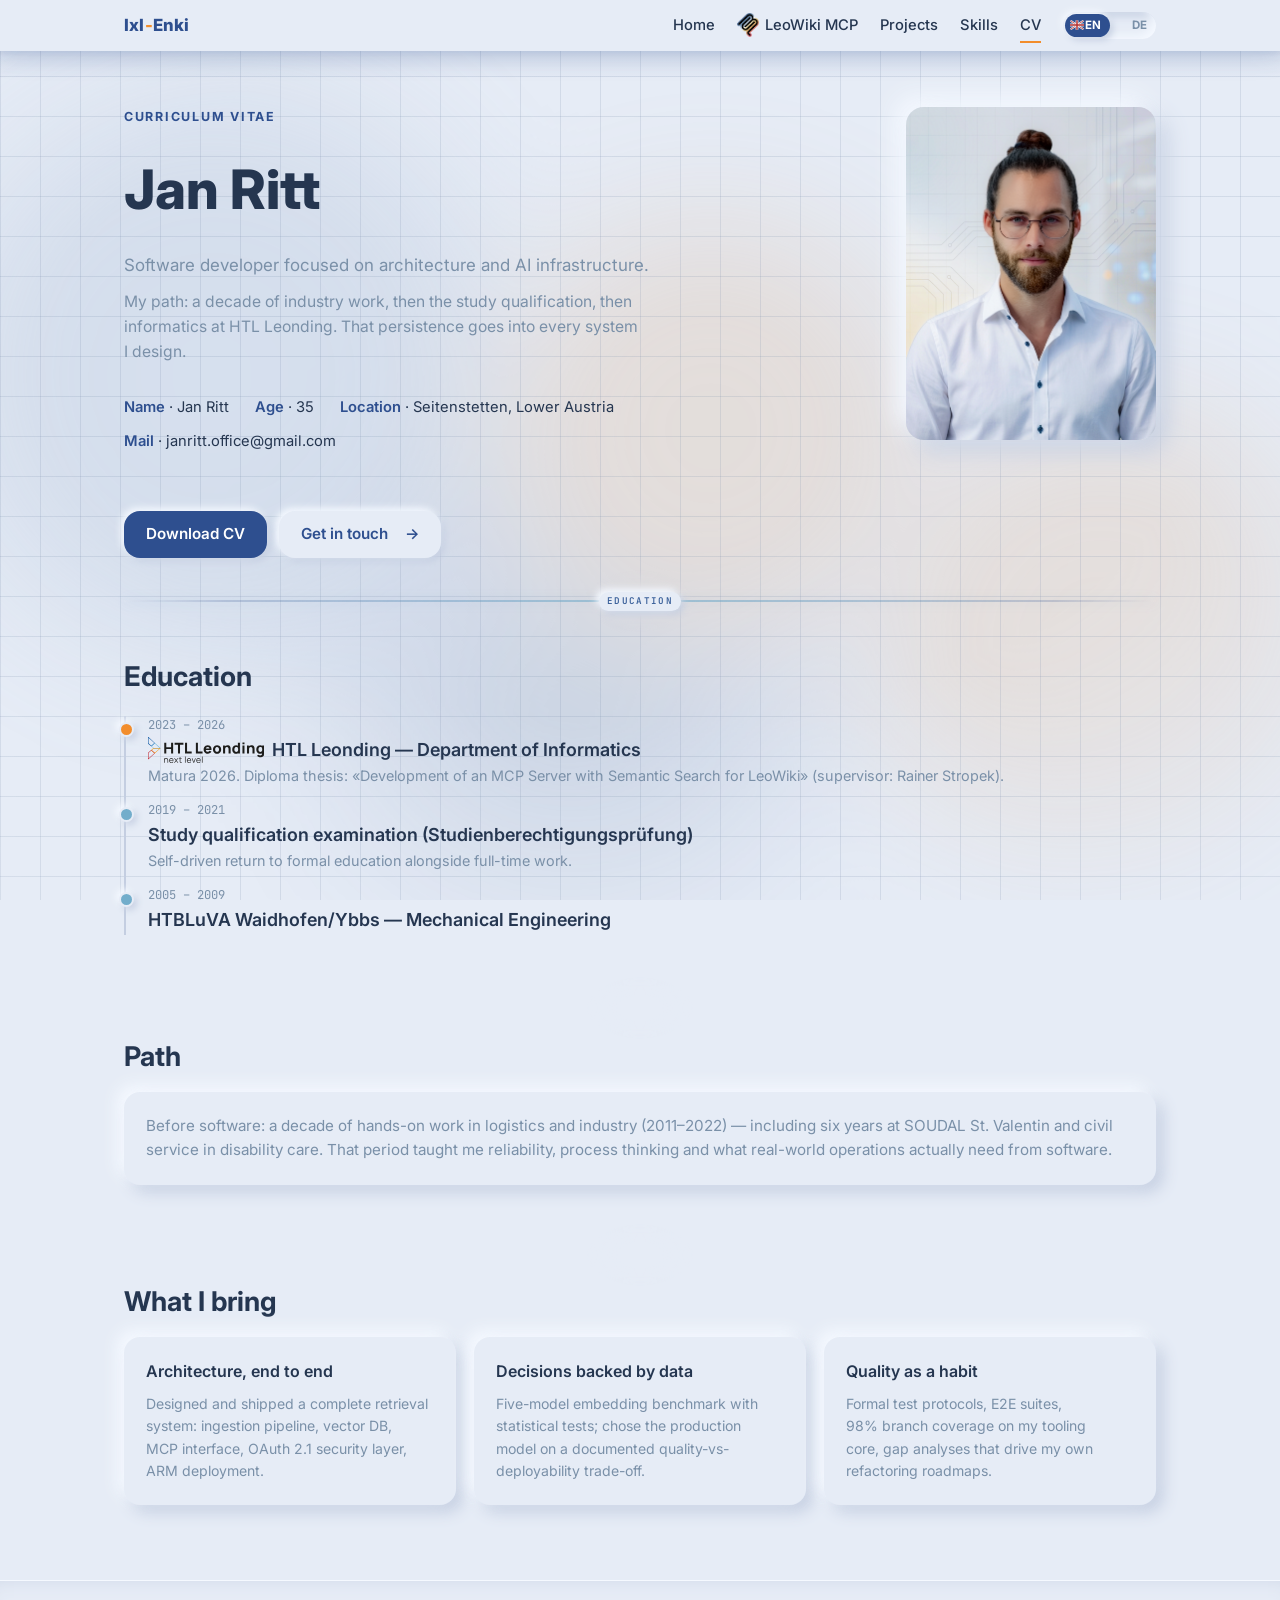
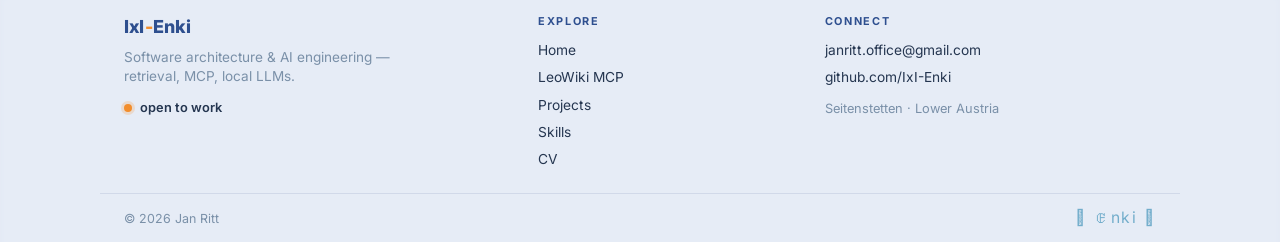
==== pages/cv.html @ 7199039b "Update cv.html, projects.html, and skills.html: refined text for clarity and conciseness in project " ====
<!DOCTYPE html>
<html lang="en">
<head>
  <meta charset="UTF-8">
  <meta name="viewport" content="width=device-width, initial-scale=1.0">
  <title>CV · Jan Ritt — IxI-Enki</title>
  <meta name="description" content="Curriculum vitae of Jan Ritt — software architecture and AI engineering, HTL Leonding.">
  <link rel="stylesheet" href="../assets/css/site.css?v=73">
  <script src="../assets/js/site.js?v=22" defer></script>
</head>
<body class="neu">

  <div class="bg-layer" aria-hidden="true">
    <div class="bg-parallax bg-parallax--grid"><div class="bg-grid"></div></div>
    <div class="bg-parallax bg-parallax--grad">
      <div class="bg-gradient-blobs">
        <span class="bg-grad-blob bg-grad-blob--1"></span>
        <span class="bg-grad-blob bg-grad-blob--2"></span>
        <span class="bg-grad-blob bg-grad-blob--3"></span>
        <span class="bg-grad-blob bg-grad-blob--4"></span>
      </div>
    </div>
    <div class="bg-parallax bg-parallax--blob1"><div class="blob blob-1"></div></div>
    <div class="bg-parallax bg-parallax--blob2"><div class="blob blob-2"></div></div>
    <div class="bg-parallax bg-parallax--blob3"><div class="blob blob-3"></div></div>
  </div>

  <header class="site">
    <div class="wrap">
      <a class="brand" href="../">IxI<span class="x">-</span>Enki</a>
      <nav class="main">
        <a href="../index.html" data-i18n="nav.home">Home</a>
        <a href="./leowiki-mcp.html" class="nav-flagship" title="LeoWiki MCP"><img src="../assets/img/leowiki-mcp-logo.png" alt="LeoWiki MCP" class="nav-flagship-logo"><span class="nav-flagship-label" data-i18n="nav.flagship">LeoWiki MCP</span></a>
        <a href="./projects.html" data-i18n="nav.projects">Projects</a>
        <a href="./skills.html" data-i18n="nav.skills">Skills</a>
        <a href="./cv.html" class="active" data-i18n="nav.cv">CV</a>
        <span class="lang-switch" data-lang="en" role="group" aria-label="Language"><span class="ls-knob" aria-hidden="true"><svg class="ls-flag ls-flag-en" viewBox="0 0 24 16"><rect width="24" height="16" fill="#2E4F8F"/><path d="M0 0L24 16M24 0L0 16" stroke="#fff" stroke-width="3.4"/><path d="M0 0L24 16M24 0L0 16" stroke="#B33130" stroke-width="1.4"/><rect x="9.6" width="4.8" height="16" fill="#fff"/><rect y="5.6" width="24" height="4.8" fill="#fff"/><rect x="10.7" width="2.6" height="16" fill="#B33130"/><rect y="6.7" width="24" height="2.6" fill="#B33130"/></svg><svg class="ls-flag ls-flag-de" viewBox="0 0 24 16"><rect width="24" height="16" fill="#fff"/><rect width="24" height="5.3" fill="#B33130"/><rect y="10.7" width="24" height="5.3" fill="#B33130"/></svg></span><span class="ls-opt" data-lang="en">EN</span><span class="ls-opt" data-lang="de">DE</span></span>
      </nav>
    </div>
  </header>

  <section class="hero" style="padding-bottom:24px">
    <div class="wrap hero-grid">
      <div class="hero-copy">
        <p class="kicker reveal" data-i18n-page data-en="Curriculum vitae" data-de="Steckbrief / Lebenslauf">Curriculum vitae</p>
        <h1 class="reveal reveal-d1">Jan Ritt</h1>
        <div class="hero-lead-stack reveal reveal-d2">
          <p class="lead" data-i18n-page
             data-en="Software developer focused on architecture and AI&nbsp;infrastructure."
             data-de="Softwareentwickler mit Fokus auf Architektur und AI‑Infrastruktur.">Software developer focused on architecture and AI&nbsp;infrastructure.</p>
          <p class="hero-detail" data-i18n-page
             data-en="My path: a decade of industry work, then the study qualification, then informatics at HTL&nbsp;Leonding. That persistence goes into every system I design."
             data-de="Mein Weg: ein Jahrzehnt Industrie, dann die Studienberechtigung, dann Informatik an der HTL&nbsp;Leonding. Diese Ausdauer steckt in jedem System, das ich entwerfe.">My path: a decade of industry work, then the study qualification, then informatics at HTL&nbsp;Leonding. That persistence goes into every system I design.</p>
        </div>
        <div class="facts reveal reveal-d2">
          <span><b data-i18n="facts.name">Name</b> · Jan Ritt</span>
          <span><b data-i18n="facts.age">Age</b> · 35</span>
          <span><b data-i18n="facts.loc">Location</b> · <span data-i18n="facts.locv">Seitenstetten, Lower Austria</span></span>
          <span><b>Mail</b> · janritt.office@gmail.com</span>
        </div>
        <div class="hero-actions reveal reveal-d3">
          <!-- ⏳ cv.pdf folgt (Print-Template Phase 4) -->
          <a class="btn btn-primary btn-shine" href="../assets/cv.pdf" data-i18n="hero.cta2">Download CV</a>
          <a class="btn btn-ghost btn-arrow" href="mailto:janritt.office@gmail.com" data-i18n-page data-en="Get in touch" data-de="Kontakt aufnehmen">Get in touch</a>
        </div>
      </div>
      <div class="hero-media reveal reveal-d2">
        <img class="portrait" src="../assets/img/portrait_web.jpg" alt="Portrait of Jan Ritt" width="640" height="853">
      </div>
    </div>
  </section>

  <div class="wrap"><div class="sec-divider sec-divider--shimmer sec-divider--ruler" aria-hidden="true"><span class="sec-divider__line"></span><span class="sec-divider__mark"><span class="sec-divider__halo" aria-hidden="true"></span><span class="sec-divider__ring" aria-hidden="true"></span><span class="sec-divider__core"><span class="sec-divider__chapter" data-i18n-page data-en="Education" data-de="Ausbildung">Education</span></span></span></div></div>

  <!-- ── Ausbildung ── -->
  <section style="padding-top:24px">
    <div class="wrap">
      <h2 class="reveal" data-i18n-page data-en="Education" data-de="Ausbildung">Education</h2>
      <div class="timeline reveal" style="margin-top:18px">
        <div class="t-item hot">
          <div class="t-when">2023 – 2026</div>
          <h3 style="display:flex; align-items:center; gap:8px"><img src="../assets/img/icons/htlLeondingLogo.svg" alt="HTL Leonding" style="height:26px; width:auto"><span data-i18n-page data-en="HTL Leonding — Department of Informatics" data-de="HTL Leonding — Abteilung Informatik">HTL Leonding — Department of Informatics</span></h3>
          <p style="font-size:.9rem; color:var(--muted)" data-i18n-page
             data-en="Matura 2026. Diploma thesis: «Development of an MCP Server with Semantic Search for LeoWiki» (supervisor: Rainer Stropek)."
             data-de="Matura 2026. Diplomarbeit: «Development of an MCP Server with Semantic Search for LeoWiki» (Betreuer: Rainer Stropek).">Matura 2026. Diploma thesis: «Development of an MCP Server with Semantic Search for LeoWiki» (supervisor: Rainer Stropek).</p>
        </div>
        <div class="t-item">
          <div class="t-when">2019 – 2021</div>
          <h3 data-i18n-page data-en="Study qualification examination (Studienberechtigungsprüfung)" data-de="Studienberechtigungsprüfung">Study qualification examination (Studienberechtigungsprüfung)</h3>
          <p style="font-size:.9rem; color:var(--muted)" data-i18n-page
             data-en="Self-driven return to formal education alongside full-time work."
             data-de="Eigeninitiativer Wiedereinstieg in die formale Bildung neben Vollzeitarbeit.">Self-driven return to formal education alongside full-time work.</p>
        </div>
        <div class="t-item">
          <div class="t-when">2005 – 2009</div>
          <h3 data-i18n-page data-en="HTBLuVA Waidhofen/Ybbs — Mechanical Engineering" data-de="HTBLuVA Waidhofen/Ybbs — Maschineningenieurwesen">HTBLuVA Waidhofen/Ybbs — Mechanical Engineering</h3>
        </div>
      </div>
    </div>
  </section>

  <div class="wrap"><div class="sec-divider sec-divider--double" aria-hidden="true"><span class="sec-divider__rule sec-divider__rule--back"></span><span class="sec-divider__rule sec-divider__rule--front"></span><span class="sec-divider__mark"><span class="sec-divider__halo" aria-hidden="true"></span><span class="sec-divider__ring" aria-hidden="true"></span><span class="sec-divider__core"><span class="sec-divider__node"></span></span></span></div></div>

  <!-- ── Werdegang ── -->
  <section style="padding-top:0">
    <div class="wrap">
      <h2 class="reveal" data-i18n-page data-en="Path" data-de="Werdegang">Path</h2>
      <div class="card reveal" style="margin-top:14px">
        <p style="font-size:.95rem; color:var(--muted)" data-i18n-page
           data-en="Before software: a decade of hands-on work in logistics and industry (2011–2022) — including six years at SOUDAL St. Valentin and civil service in disability care. That period taught me reliability, process thinking and what real-world operations actually need from software."
           data-de="Vor der Software: ein Jahrzehnt Hands-on-Arbeit in Logistik und Industrie (2011–2022) — darunter sechs Jahre bei SOUDAL St. Valentin und Zivildienst in der Behindertenbetreuung. Diese Zeit hat mich Verlässlichkeit, Prozessdenken und den echten Bedarf von Betrieben an Software gelehrt.">Before software: a decade of hands-on work in logistics and industry (2011–2022) — including six years at SOUDAL St. Valentin and civil service in disability care. That period taught me reliability, process thinking and what real-world operations actually need from software.</p>
      </div>
    </div>
  </section>

  <div class="wrap"><div class="sec-divider sec-divider--shimmer sec-divider--ruler" aria-hidden="true"><span class="sec-divider__line"></span><span class="sec-divider__mark"><span class="sec-divider__halo" aria-hidden="true"></span><span class="sec-divider__ring" aria-hidden="true"></span><span class="sec-divider__ripple" aria-hidden="true"><span class="sec-divider__ripple-ring"></span><span class="sec-divider__ripple-ring"></span><span class="sec-divider__ripple-ring"></span></span><span class="sec-divider__core" aria-hidden="true"></span></span></div></div>

  <!-- ── Kern-Erfahrung aus Projekten ── -->
  <section style="padding-top:0">
    <div class="wrap">
      <h2 class="reveal" data-i18n-page data-en="What I bring" data-de="Was ich mitbringe">What I bring</h2>
      <div class="grid grid-3" style="margin-top:14px">
        <div class="card reveal">
          <h3 style="font-size:1rem" data-i18n-page data-en="Architecture, end to end" data-de="Architektur, end-to-end">Architecture, end to end</h3>
          <p style="margin-top:8px; font-size:.88rem; color:var(--muted)" data-i18n-page
             data-en="Designed and shipped a complete retrieval system: ingestion pipeline, vector DB, MCP interface, OAuth 2.1 security layer, ARM deployment."
             data-de="Komplettes Retrieval-System entworfen und ausgeliefert: Ingestion-Pipeline, Vektor-DB, MCP-Interface, OAuth-2.1-Security-Layer, ARM-Deployment.">Designed and shipped a complete retrieval system: ingestion pipeline, vector DB, MCP interface, OAuth 2.1 security layer, ARM deployment.</p>
        </div>
        <div class="card reveal reveal-d1">
          <h3 style="font-size:1rem" data-i18n-page data-en="Decisions backed by data" data-de="Entscheidungen mit Daten">Decisions backed by data</h3>
          <p style="margin-top:8px; font-size:.88rem; color:var(--muted)" data-i18n-page
             data-en="Five-model embedding benchmark with statistical tests; chose the production model on a documented quality-vs-deployability trade-off."
             data-de="Fünf-Modell-Embedding-Benchmark mit statistischen Tests; Produktionsmodell über einen dokumentierten Qualität-vs-Betreibbarkeit-Trade-off gewählt.">Five-model embedding benchmark with statistical tests; chose the production model on a documented quality-vs-deployability trade-off.</p>
        </div>
        <div class="card reveal reveal-d2">
          <h3 style="font-size:1rem" data-i18n-page data-en="Quality as a habit" data-de="Qualität als Gewohnheit">Quality as a habit</h3>
          <p style="margin-top:8px; font-size:.88rem; color:var(--muted)" data-i18n-page
             data-en="Formal test protocols, E2E suites, 98% branch coverage on my tooling core, gap analyses that drive my own refactoring roadmaps."
             data-de="Formale Testprotokolle, E2E-Suites, 98 % Branch-Coverage im Tooling-Core, Gap-Analysen als eigene Refactoring-Roadmaps.">Formal test protocols, E2E suites, 98% branch coverage on my tooling core, gap analyses that drive my own refactoring roadmaps.</p>
        </div>
      </div>
    </div>
  </section>

  <footer class="site">
    <div class="wrap footer-inner">
      <div class="footer-brand">
        <a class="brand" href="../">IxI<span class="x">-</span>Enki</a>
        <p class="footer-tag" data-i18n="footer.tag">Software architecture &amp; AI engineering — retrieval, MCP, local LLMs.</p>
        <span class="footer-status"><span class="fs-dot" aria-hidden="true"></span><span data-i18n="facts.statusv">open to work</span></span>
      </div>
      <nav class="footer-col" aria-label="Footer">
        <p class="footer-h" data-i18n="footer.explore">Explore</p>
        <a href="../index.html" data-i18n="nav.home">Home</a>
        <a href="./leowiki-mcp.html" data-i18n="nav.flagship">LeoWiki MCP</a>
        <a href="./projects.html" data-i18n="nav.projects">Projects</a>
        <a href="./skills.html" data-i18n="nav.skills">Skills</a>
        <a href="./cv.html" data-i18n="nav.cv">CV</a>
      </nav>
      <div class="footer-col">
        <p class="footer-h" data-i18n="footer.connect">Connect</p>
        <a href="mailto:janritt.office@gmail.com">janritt.office@gmail.com</a>
        <a href="https://github.com/IxI-Enki">github.com/IxI-Enki</a>
        <p class="footer-loc" data-i18n="footer.loc">Seitenstetten · Lower Austria</p>
      </div>
    </div>
    <div class="wrap footer-base">
      <span>© 2026 Jan Ritt</span>
      <span class="footer-sig">𓂍 ꂅnki 𓂍</span>
    </div>
  </footer>

</body>
</html>
---- assets/css/site.css ----
/* ════════════════════════════════════════════════════════════════════
   IxI-Enki Showcase — Thesis-Default-Theme (HTL Leonding Palette)
   Light mode only · Quelle: assets/diagrams/themes/00_thesis_default
   ════════════════════════════════════════════════════════════════════ */
@import url('https://fonts.googleapis.com/css2?family=Inter:wght@300;400;500;600;700;800&display=swap');
@import url('https://fonts.googleapis.com/css2?family=JetBrains+Mono:wght@400;500;600&display=swap');

:root {
  --primary:   #2E4F8F;
  --secondary: #72ADCB;
  --accent:    #F28D2C;
  --warning:   #E5A832;
  --error:     #B33130;
  --success:   #4671A3;
  --ink:       #253650;
  --muted:     #7a90a8;
  --surface:   #f6f9fe;
  --border:    #D8E4F4;
  --bg:        #ffffff;
  --page-bg:   #eef2f8;
  --glass:     rgba(255,255,255,0.72);
  --glass-border: rgba(255,255,255,0.45);
  --font: 'Inter', 'Segoe UI', system-ui, sans-serif;
  --mono: 'JetBrains Mono', 'Fira Code', 'Consolas', monospace;
  --shadow-sm: 0 1px 2px rgba(46,79,143,0.08);
  --shadow:    0 1px 3px rgba(46,79,143,0.12), 0 1px 2px rgba(46,79,143,0.08);
  --shadow-md: 0 8px 24px rgba(46,79,143,0.12), 0 2px 6px rgba(46,79,143,0.08);
  --radius: 10px;
  /* gradient_all subset — soft bg blobs */
  --color-f-6:  #5d7697;
  --color-f-10: #dce6f7;
  --color-g-7:  #f6cfa8;
  --color-a-3:  #e6ac95;
  --color-c-4:  #a7bad4;
}

* { margin: 0; padding: 0; box-sizing: border-box; }
html { scroll-behavior: smooth; }
body {
  font-family: var(--font);
  background: var(--page-bg);
  color: var(--ink);
  line-height: 1.6;
  overflow-x: hidden;
}

/* ── Animierter Hintergrund: Präsentations-Gradient + driftende Farbflächen + Raster ── */
.bg-layer { position: fixed; inset: 0; z-index: -2; overflow: hidden; pointer-events: none; }
.bg-layer::before {
  content: ''; position: absolute; inset: 0; z-index: 0;
  background: url('../img/bg_soft.png') center / cover no-repeat;
  opacity: .22;
}
.bg-parallax { position: absolute; inset: 0; will-change: transform; }
.bg-parallax--grid {
  z-index: 2;
  inset: auto;
  left: 0;
  right: 0;
  top: calc(-1 * var(--bg-grid-parallax-slack, 24vh));
  height: calc(100% + 2 * var(--bg-grid-parallax-slack, 24vh));
}
/* color mesh sits BEHIND the grid ("hinter den karierten Gittern") */
.bg-parallax--grad { z-index: 1; }
.bg-parallax--blob1 { z-index: 3; }
.bg-parallax--blob2 { z-index: 4; }
.bg-parallax--blob3 { z-index: 5; }
.bg-grid {
  position: absolute; inset: 0;
  background-image:
    linear-gradient(rgba(46,79,143,0.045) 1px, transparent 1px),
    linear-gradient(90deg, rgba(46,79,143,0.045) 1px, transparent 1px);
  background-size: 44px 44px;
  mask-image: radial-gradient(ellipse 115% 130% at 50% 40%, #000 48%, transparent 96%);
  -webkit-mask-image: radial-gradient(ellipse 115% 130% at 50% 40%, #000 48%, transparent 96%);
}
/* Soft palette blobs — the "wabbernde" colour mesh behind the grid */
.bg-gradient-blobs {
  position: absolute; inset: 0;
  opacity: .19;
  mask-image: radial-gradient(ellipse 100% 90% at 50% 40%, #000 45%, transparent 95%);
  -webkit-mask-image: radial-gradient(ellipse 100% 90% at 50% 40%, #000 45%, transparent 95%);
  animation: gradMeshSway 64s ease-in-out infinite alternate;
}
.bg-grad-blob {
  position: absolute; border-radius: 50%;
  filter: blur(64px);
}
.bg-grad-blob--1 {
  width: 56vw; max-width: 680px; height: 56vw; max-height: 680px;
  top: 4%; left: -10%;
  background: radial-gradient(circle, var(--color-c-4) 0%, #93a9c8 46%, transparent 72%);
  animation: gradDrift1 26s ease-in-out infinite alternate;
}
.bg-grad-blob--2 {
  width: 48vw; max-width: 560px; height: 48vw; max-height: 560px;
  top: 40%; right: -8%;
  background: radial-gradient(circle, #e6bd92 0%, #dca878 42%, transparent 73%);
  animation: gradDrift2 33s ease-in-out infinite alternate; animation-delay: -9s;
}
.bg-grad-blob--3 {
  width: 52vw; max-width: 620px; height: 52vw; max-height: 620px;
  bottom: -14%; left: 20%;
  background: radial-gradient(circle, var(--color-f-6) 0%, rgba(46,79,143,0.42) 45%, transparent 74%);
  animation: gradDrift3 30s ease-in-out infinite alternate; animation-delay: -16s;
}
.bg-grad-blob--4 {
  width: 42vw; max-width: 500px; height: 42vw; max-height: 500px;
  top: 20%; left: 36%;
  background: radial-gradient(circle, #e3ba8c 0%, #d7a06f 44%, transparent 73%);
  animation: gradDrift4 37s ease-in-out infinite alternate; animation-delay: -7s;
}
@keyframes gradMeshSway {
  0%   { transform: translate3d(0, 0, 0); }
  50%  { transform: translate3d(2%, -1.4%, 0); }
  100% { transform: translate3d(-2.4%, 1.8%, 0); }
}
@keyframes gradDrift1 {
  0%   { transform: translate(0, 0) scale(1); }
  30%  { transform: translate(46px, 30px) scale(1.08); }
  65%  { transform: translate(18px, 62px) scale(1.04); }
  100% { transform: translate(-38px, 16px) scale(1.12); }
}
@keyframes gradDrift2 {
  0%   { transform: translate(0, 0) scale(1); }
  35%  { transform: translate(-54px, -30px) scale(1.12); }
  70%  { transform: translate(-18px, 30px) scale(1.06); }
  100% { transform: translate(42px, -42px) scale(1.1); }
}
@keyframes gradDrift3 {
  0%   { transform: translate(0, 0) scale(1); }
  40%  { transform: translate(40px, -44px) scale(1.1); }
  75%  { transform: translate(-30px, -8px) scale(1.05); }
  100% { transform: translate(-46px, 42px) scale(1.14); }
}
@keyframes gradDrift4 {
  0%   { transform: translate(0, 0) scale(1); }
  33%  { transform: translate(-36px, 34px) scale(1.08); }
  66%  { transform: translate(34px, 18px) scale(1.05); }
  100% { transform: translate(20px, -38px) scale(1.12); }
}
.blob { position: absolute; border-radius: 50%; filter: blur(80px); opacity: .5; }
.blob-1 { width: 560px; height: 560px; background: radial-gradient(circle, rgba(114,173,203,0.45), transparent 65%); top: -160px; left: -120px; animation: drift1 26s ease-in-out infinite alternate; }
.blob-2 { width: 460px; height: 460px; background: radial-gradient(circle, rgba(242,141,44,0.22), transparent 65%); top: 30%; right: -140px; animation: drift2 32s ease-in-out infinite alternate; }
.blob-3 { width: 520px; height: 520px; background: radial-gradient(circle, rgba(46,79,143,0.25), transparent 65%); bottom: -200px; left: 30%; animation: drift3 38s ease-in-out infinite alternate; }
@keyframes drift1 { to { transform: translate(70px, 50px) scale(1.08); } }
@keyframes drift2 { to { transform: translate(-60px, -40px) scale(1.12); } }
@keyframes drift3 { to { transform: translate(-50px, -60px) scale(1.05); } }
@media (prefers-reduced-motion: reduce) {
  .blob, .pulse, .flow-arrow, .bg-grad-blob, .bg-gradient-blobs { animation: none !important; }
  .bg-parallax { transform: none !important; will-change: auto; }
  .reveal { opacity: 1 !important; transform: none !important; transition: none !important; }
  .sec-divider__line,
  .sec-divider__rule { transform: scaleX(1) !important; opacity: 1 !important; }
  .sec-divider__mark,
  .sec-divider__halo,
  .sec-divider__ring,
  .sec-divider__ripple,
  .sec-divider__ripple-ring,
  .sec-divider__core { opacity: 1 !important; transform: none !important; animation: none !important; }
  .sec-divider__ripple-ring:nth-child(2),
  .sec-divider__ripple-ring:nth-child(3) { opacity: 0 !important; }
  .sec-divider__ripple-ring:nth-child(1) { opacity: .28 !important; transform: scale(1.35) !important; }
  .sec-divider__line::after,
  .sec-divider__rule::after { animation: none !important; opacity: .5 !important; }
  .hero-copy > h1.hero-title-gradient .hero-loop {
    animation: none;
    background-size: auto;
    background-image: linear-gradient(120deg, var(--primary), var(--accent));
  }
  .hero-copy > h1.hero-title-gradient .tw-caret {
    animation: none;
    opacity: 1;
  }
}

/* ── Scramble-decode reveal (fact values + project tech stacks) ── */
.dc {
  display: inline-block;
  white-space: pre;
  color: var(--muted);
  transition: color .14s ease, text-shadow .14s ease;
}
.dc.locked {
  color: inherit;
  animation: dcLock .55s ease-out;
}
@keyframes dcLock {
  0%   { text-shadow: 0 0 9px rgba(242,141,44,.55); }
  100% { text-shadow: none; }
}
.is-decoding { opacity: .96; }

/* ── Layout ── */
.wrap { max-width: 1080px; margin: 0 auto; padding: 0 24px; }
section { padding: 72px 0; }

/* ── Nav ── */
header.site {
  position: sticky; top: 0; z-index: 50;
  background: var(--glass); backdrop-filter: blur(14px); -webkit-backdrop-filter: blur(14px);
  border-bottom: 1px solid var(--border);
  box-shadow: var(--shadow-md);
}
/* Drop shadow extends below the bar and paints over hero media */
header.site::after {
  content: '';
  position: absolute;
  left: 0;
  right: 0;
  top: 100%;
  height: 28px;
  pointer-events: none;
  background: linear-gradient(
    to bottom,
    rgba(46, 79, 143, 0.11),
    rgba(46, 79, 143, 0.04) 52%,
    transparent
  );
}
header.site .wrap { display: flex; align-items: center; justify-content: space-between; padding-top: 12px; padding-bottom: 12px; }
.brand { font-weight: 800; color: var(--primary); text-decoration: none; font-size: 1.05rem; letter-spacing: .2px; }
.brand .x { color: var(--accent); }
.brand--mcp { line-height: 0; display: flex; align-items: center; }
.brand-mcp-logo { height: 36px; width: auto; display: block; object-fit: contain; }
nav.main { display: flex; gap: 22px; align-items: center; font-size: .92rem; }
nav.main a { color: var(--ink); text-decoration: none; font-weight: 500; position: relative; }
nav.main a::after { content: ''; position: absolute; left: 0; bottom: -4px; width: 0; height: 2px; background: var(--accent); transition: width .25s ease; }
nav.main a:hover::after, nav.main a.active::after { width: 100%; }
nav.main a.nav-flagship { display: inline-flex; align-items: center; gap: 6px; line-height: inherit; }
.nav-flagship-logo { height: 24px; width: auto; display: block; object-fit: contain; flex-shrink: 0; }
.nav-flagship-label { font-weight: 500; line-height: 1.2; white-space: nowrap; }
/* ── Language-Switch v2: gleitender Knob + morphende Mini-Flaggen (Theme-Farben) ── */
.lang-switch {
  position: relative; display: inline-grid; grid-auto-flow: column;
  border: 1.5px solid var(--border); border-radius: 999px; background: var(--surface);
  font-size: .72rem; font-weight: 700; cursor: pointer; user-select: none;
}
.lang-switch .ls-opt {
  position: relative; z-index: 2; display: flex; align-items: center;
  padding: 4px 9px 4px 22px; color: var(--muted); transition: color .35s ease;
}
.lang-switch[data-lang="en"] .ls-opt[data-lang="en"],
.lang-switch[data-lang="de"] .ls-opt[data-lang="de"] { color: #fff; }
.lang-switch .ls-knob {
  position: absolute; z-index: 1; top: 2px; bottom: 2px; left: 2px; width: calc(50% - 2px);
  border-radius: 999px; background: var(--primary); box-shadow: var(--shadow);
  transition: transform .45s cubic-bezier(.65, 0, .35, 1);
  display: flex; align-items: center; padding-left: 5px;
}
.lang-switch[data-lang="de"] .ls-knob { transform: translateX(calc(100% + 0px)); }
.lang-switch:hover .ls-knob { box-shadow: 0 2px 8px rgba(46,79,143,.35); }
.lang-switch .ls-flag {
  position: absolute; width: 14px; height: 10px; border-radius: 2px; overflow: hidden;
  opacity: 0; transform: scale(.5) rotate(-100deg);
  transition: opacity .3s ease, transform .5s cubic-bezier(.34, 1.56, .64, 1);
}
.lang-switch[data-lang="en"] .ls-flag-en,
.lang-switch[data-lang="de"] .ls-flag-de { opacity: 1; transform: scale(1) rotate(0deg); }

/* ── Button-Varianten (Vergleichs-Set, Palette-konform) ──
   V1 .btn-shine  — Licht-Sweep auf Primär-CTAs
   V2 .btn-arrow  — Pfeil federt bei Hover nach rechts
   V3 .btn-draw   — Unterstrich zeichnet sich, Rahmen färbt auf Akzent
   V4 .btn-glow   — warmer Glow-Lift für Akzent-Aktionen */
.btn-shine { position: relative; overflow: hidden; }
.btn-shine::after {
  content: ''; position: absolute; top: 0; left: -140%; width: 55%; height: 100%;
  transform: skewX(-22deg);
  background: linear-gradient(90deg, transparent, rgba(255,255,255,.55), transparent);
  transition: left .65s ease;
}
.btn-shine:hover::after { left: 170%; }
.btn-arrow::after {
  content: '→'; display: inline-block; margin-left: 9px;
  transition: transform .35s cubic-bezier(.34, 1.56, .64, 1);
}
.btn-arrow:hover::after { transform: translateX(5px); }
.btn-draw {
  background-image: linear-gradient(var(--accent), var(--accent));
  background-repeat: no-repeat; background-size: 0% 2.5px; background-position: 14px calc(100% - 7px);
  transition: background-size .35s ease, border-color .35s ease, color .3s ease, transform .22s ease, box-shadow .22s ease;
}
.btn-draw:hover { background-size: calc(100% - 28px) 2.5px; border-color: var(--accent); color: var(--accent); }
.btn-glow:hover {
  box-shadow: 0 8px 24px rgba(242, 141, 44, .4), var(--shadow-md);
  transform: translateY(-2px) scale(1.02);
}
/* V5 .btn-lava — 1:1-Nachbau von 50-button-15 („Focus on me"), Variante (a):
   dunkler Glas-Button. Zwei Blob-Schichten (blur 10px + blur 14px mit
   mix-blend-mode:overlay), Noise-Textur, Text mit Schatten; Hover dreht
   beide Schichten von −180° auf 0° zurück. Originalwerte, Theme-Farben. */
.btn-lava {
  position: relative; overflow: hidden; isolation: isolate;
  display: inline-flex; align-items: center; justify-content: center;
  background: #161821; color: #fff;
  border: 2px solid rgba(221, 216, 255, .18); border-radius: 999px;
  padding: 13px 26px;
}
.lava-scene { position: absolute; inset: 0; font-size: 6px; opacity: .55; filter: saturate(150%); pointer-events: none; }
.lava-shapes, .lava-blend {
  position: absolute; inset: 0; transform: rotate(-180deg);
  transition: transform 1.1s cubic-bezier(.22, 1, .36, 1);
}
.lava-shapes { filter: blur(10px); }
.lava-blend  { filter: blur(14px); mix-blend-mode: overlay; }
.btn-lava:hover .lava-shapes, .btn-lava:hover .lava-blend { transform: rotate(0deg); }
.lv { position: absolute; border-radius: 999em; display: block; }
/* Schicht 1 — Originalgeometrie, Palette: pale/hellblau links, Schwarz-Balken, warm rechts */
.lv-p  { background: #A5C9DC; width: 8em;  height: 10em; top: -20%; left: 14%; transform: rotate(-28deg); }
.lv-p1 { background: #A5C9DC; width: 7em;  height: 7em;  bottom: -30%; left: -4%; }
.lv-b  { background: #72ADCB; width: 8em;  height: 11em; bottom: -65%; left: 32%; }
.lv-g  { background: #4671A3; width: 8em;  height: 10em; top: -15%; right: 26%; transform: rotate(29deg); }
.lv-k  { background: #0a0a0f; width: 4em;  height: 15em; top: -5em; right: 64%; transform: rotate(39deg); }
.lv-o  { background: #F2A944; width: 4em;  height: 10em; top: -25%; right: 12%; transform: rotate(40deg); }
/* Schicht 2 — Overlay-Blend für Tiefe */
.lv-o2 { background: #E5813C; width: 9em;  height: 7em;  bottom: -35%; right: 2%; }
.lv-b2 { background: #A5C9DC; width: 10em; height: 5em;  top: -12%; right: 40%; transform: rotate(60deg); }
.lv-k2 { background: #000;    width: 4em;  height: 15em; top: -5em; right: 38%; transform: rotate(39deg); }
.lv-g2 { background: #B33130; width: 8em;  height: 10em; bottom: -45%; right: 68%; transform: rotate(29deg); }
.lava-noise {
  position: absolute; inset: 0; opacity: .45;
  background-image: url("data:image/svg+xml,%3Csvg xmlns='http://www.w3.org/2000/svg' width='140' height='140'%3E%3Cfilter id='n'%3E%3CfeTurbulence type='fractalNoise' baseFrequency='0.85' numOctaves='2' stitchTiles='stitch'/%3E%3C/filter%3E%3Crect width='100%25' height='100%25' filter='url(%23n)' opacity='0.55'/%3E%3C/svg%3E");
}
.lava-text { position: relative; z-index: 1; font-weight: 600; text-shadow: 0 1px 10px rgba(0, 0, 0, .73); }

/* ── Skill-Chips (Skills-Page) ── */
.chips { display: flex; flex-wrap: wrap; gap: 8px; margin-top: 12px; }
.skill-chip {
  display: inline-flex; align-items: center; gap: 7px; padding: 6px 12px;
  border-radius: 999px; background: var(--bg); border: 1px solid var(--border);
  font-size: .82rem; font-weight: 500; color: var(--ink); transition: all .25s ease;
}
.skill-chip img { width: 16px; height: 16px; object-fit: contain; }
.skill-chip:hover { border-color: var(--secondary); transform: translateY(-2px); box-shadow: var(--shadow); }
.skill-group {
  position: relative;
  overflow: visible;
  isolation: isolate;
}
.skill-group .chips { overflow: visible; }
.skill-group:has(.skill-chip.tip:hover),
.skill-group:has(.skill-chip.tip:focus-visible),
.skill-group:has(.skill-chip.tip:focus-within) {
  z-index: 50;
}
.skill-group h3 { display: flex; align-items: center; gap: 9px; font-size: 1rem; }
.skill-group h3 img { width: 20px; height: 20px; object-fit: contain; }
.flag-title {
  display: flex;
  align-items: center;
  gap: 14px;
  font-size: 1.45rem;
  margin-top: 8px;
}
.flag-title img { height: 56px; width: auto; object-fit: contain; flex-shrink: 0; }
.hero-mcp-logo { height: 84px; width: auto; object-fit: contain; }
.skill-group .note { margin-top: 8px; font-size: .82rem; color: var(--muted); }

/* Skills page matrix — 4→3→2→1 cols; shrink-first like stats-band */
.skills-matrix-grid {
  gap: 14px;
  grid-template-columns: repeat(4, minmax(0, 1fr));
}
.skills-matrix-grid .skill-group { min-width: 0; }
@media (max-width: 900px) {
  .skills-matrix-grid { gap: 12px; }
}
@media (max-width: 780px) {
  .skills-matrix-grid { grid-template-columns: repeat(3, minmax(0, 1fr)); }
}
@media (max-width: 560px) {
  .skills-matrix-grid { grid-template-columns: repeat(2, minmax(0, 1fr)); gap: 10px; }
}
@media (max-width: 480px) {
  .skills-matrix-grid { grid-template-columns: 1fr; }
}

/* ── Typo ── */
h1 { font-size: clamp(2.1rem, 5vw, 3.4rem); font-weight: 800; line-height: 1.12; color: var(--ink); }
h2 { font-size: 1.7rem; font-weight: 700; color: var(--ink); margin-bottom: 14px; }
h3 { font-size: 1.12rem; font-weight: 600; color: var(--ink); }

/* Saubere Umbrüche: ausgewogene Headlines, keine Hurenkinder in Absätzen.
   Bewusst KEINE Silbentrennung — Wörter werden nie geteilt (Jans Vorgabe);
   Komposita tragen geschützte Bindestriche (U+2011). */
h1, h2, h3 { text-wrap: balance; overflow-wrap: break-word; }
p, li, td, .lbl { text-wrap: pretty; }
.kicker { font-size: .78rem; font-weight: 700; letter-spacing: .14em; text-transform: uppercase; color: var(--primary); }
.lead { color: var(--muted); font-size: 1.06rem; max-width: 64ch; }
.mono { font-family: var(--mono); }
.accent-text { color: var(--accent); }
.primary-text { color: var(--primary); }

/* ── Buttons & Chips ── */
.btn { display: inline-flex; align-items: center; gap: 8px; padding: 11px 22px; border-radius: var(--radius); font-weight: 600; font-size: .95rem; text-decoration: none; transition: all .22s ease; }
.btn img { width: 16px; height: 16px; object-fit: contain; flex-shrink: 0; }
.btn-primary { background: var(--primary); color: #fff; box-shadow: var(--shadow); }
.btn-primary:hover { background: #24407a; transform: translateY(-2px); box-shadow: var(--shadow-md); }
.btn-ghost { border: 1.5px solid var(--border); color: var(--primary); background: var(--bg); }
.btn-ghost:hover { border-color: var(--secondary); transform: translateY(-2px); box-shadow: var(--shadow); }
.btn-accent { background: var(--accent); color: #fff; }
.btn-accent:hover { background: #db7d1f; transform: translateY(-2px); box-shadow: var(--shadow-md); }
.chip { display: inline-block; padding: 4px 12px; border-radius: 999px; background: var(--surface); border: 1px solid var(--border); font-size: .8rem; font-weight: 500; color: var(--ink); }
.chip-mono { font-family: var(--mono); font-size: .75rem; }
.badge-soon { font-size: .64rem; font-weight: 700; letter-spacing: .08em; text-transform: uppercase; padding: 3px 9px; border-radius: 999px; background: #FDF1E3; color: var(--accent); border: 1px solid #F8DDBE; }

/* ── Cards ── */
.card {
  background: var(--bg); border: 1px solid var(--border); border-radius: var(--radius);
  padding: 22px; box-shadow: var(--shadow-sm); transition: transform .25s ease, box-shadow .25s ease, border-color .25s ease;
}
.card:hover { transform: translateY(-4px); box-shadow: var(--shadow-md); border-color: var(--secondary); }
.section-band:hover {
  transform: none;
  box-shadow: var(--shadow-sm);
  border-color: var(--border);
}
.section-band--flagship {
  padding: 20px;
  min-width: 0;
}
a.card { display: block; text-decoration: none; color: inherit; }
.card .stack { margin-top: 12px; font-family: var(--mono); font-size: .74rem; color: var(--muted); }
.grid { display: grid; gap: 18px; }
/* Feste Spalten-Stufen statt auto-fit: verhindert unsymmetrische 3+1- / 2+1-Reihen */
.grid-2 { grid-template-columns: repeat(2, 1fr); }
.grid-3 { grid-template-columns: repeat(3, 1fr); }
.grid-4 { grid-template-columns: repeat(4, 1fr); }
@media (max-width: 980px) {
  .grid-3 { grid-template-columns: 1fr; }
  .grid-4 { grid-template-columns: repeat(2, 1fr); }
}
@media (max-width: 720px) {
  .grid-2 { grid-template-columns: 1fr; }
}
@media (max-width: 480px) {
  .grid-4 { grid-template-columns: 1fr; }
}

/* ── Stat-Band ── */
.stats-band { padding: 16px; }

/* ── Home section bands (elevated islands on grid bg) ── */
.home-sec { padding: 25px 0; }
section.hero + section.home-sec { padding-top: 11px; }
section.hero + .wrap .sec-divider { margin-top: -6px; }

/* ── Section dividers (luxury draw + scientific marks) ── */
.wrap > .sec-divider { margin: 7px 0 4px; }
.sec-divider {
  position: relative;
  display: flex; align-items: center; justify-content: center;
  height: 41px;
  color: var(--secondary);
  --sd-line-h: 1.75px;
  --sd-draw: .9s cubic-bezier(.22, 1, .36, 1);
  --sd-mark: .55s cubic-bezier(.22, 1, .36, 1);
  --sd-grid-fade: var(--page-bg);
}
/* Hide the checkered grid behind the divider mark by BLURRING it away —
   not by painting a bright disc over it. backdrop-filter smears the thin
   grid lines into nothing while keeping the colour/brightness of the mesh
   beneath, so there is no white "Schein". Feathered with a radial mask. */
.sec-divider::before {
  content: '';
  position: absolute;
  left: 50%; top: 50%;
  z-index: 0;
  width: min(150px, 40vw);
  height: min(86px, 24vw);
  transform: translate(-50%, -50%);
  pointer-events: none;
  backdrop-filter: blur(9px);
  -webkit-backdrop-filter: blur(9px);
  -webkit-mask-image: radial-gradient(ellipse 50% 50% at 50% 50%, #000 28%, transparent 72%);
  mask-image: radial-gradient(ellipse 50% 50% at 50% 50%, #000 28%, transparent 72%);
}
.sec-divider__line,
.sec-divider__rule {
  position: absolute; top: 50%;
  z-index: 1;
  height: var(--sd-line-h);
  transform: scaleX(0);
  transform-origin: center;
  transition: transform var(--sd-draw), opacity .65s ease;
}
.sec-divider:not(.is-visible) .sec-divider__line,
.sec-divider:not(.is-visible) .sec-divider__rule { transition-delay: 0s; }
.sec-divider.is-visible .sec-divider__line,
.sec-divider.is-visible .sec-divider__rule { transform: scaleX(1); }
.sec-divider__line {
  left: 0; right: 0; width: 100%;
  margin-top: calc(var(--sd-line-h) * -.5);
  background: linear-gradient(
    90deg,
    transparent 0%,
    color-mix(in srgb, var(--primary) 22%, transparent) 10%,
    color-mix(in srgb, var(--secondary) 62%, transparent) 50%,
    color-mix(in srgb, var(--primary) 22%, transparent) 90%,
    transparent 100%
  );
  box-shadow: 0 0 12px color-mix(in srgb, var(--secondary) 18%, transparent);
}
.sec-divider__line::after {
  content: '';
  position: absolute; inset: -2px 0;
  background: linear-gradient(
    90deg,
    transparent 0%,
    color-mix(in srgb, var(--accent) 48%, transparent) 42%,
    color-mix(in srgb, var(--secondary) 55%, transparent) 50%,
    color-mix(in srgb, var(--accent) 48%, transparent) 58%,
    transparent 100%
  );
  background-size: 8% 100%;
  background-position: 50% 0;
  background-repeat: no-repeat;
  animation: secDividerShimmer 12s ease-in-out infinite;
  animation-play-state: paused;
  opacity: 0;
  transition: opacity .5s ease;
}
.sec-divider--shimmer.is-visible .sec-divider__line::after {
  opacity: 1;
  animation-play-state: running;
}
@keyframes secDividerShimmer {
  0%, 100% { background-size: 6% 100%; opacity: .2; }
  50% { background-size: 100% 100%; opacity: .58; }
}
/* Center mark — glass orb, no solid fill */
.sec-divider__mark {
  position: absolute; left: 50%; top: 50%; z-index: 2;
  display: flex; align-items: center; justify-content: center;
  width: 26px; height: 26px;
  color: var(--primary);
  background: transparent;
  border-radius: 50%;
  opacity: 0;
  transform: translate(-50%, -50%) scale(.55);
  transition: opacity var(--sd-mark), transform var(--sd-mark);
}
.sec-divider.is-visible .sec-divider__mark {
  opacity: 1;
  transform: translate(-50%, -50%) scale(1);
  transition-delay: .32s;
}
.sec-divider:not(.is-visible) .sec-divider__mark { transition-delay: 0s; }
.sec-divider:not(.is-visible) .sec-divider__halo,
.sec-divider:not(.is-visible) .sec-divider__ripple,
.sec-divider:not(.is-visible) .sec-divider__ripple-ring,
.sec-divider:not(.is-visible) .sec-divider__mark:has(.sec-divider__ripple) .sec-divider__node { animation-play-state: paused; }
.sec-divider:not(.is-visible) .sec-divider__line::after,
.sec-divider:not(.is-visible) .sec-divider__rule--front::after {
  animation-play-state: paused;
  opacity: 0;
}
.sec-divider__mark:has(.sec-divider__chapter) {
  width: auto;
  min-width: 36px;
  padding: 0 3px;
}
.sec-divider__halo {
  position: absolute; inset: -7px;
  border-radius: 50%;
  background: radial-gradient(
    circle,
    color-mix(in srgb, var(--secondary) 30%, transparent) 0%,
    color-mix(in srgb, var(--accent) 11%, transparent) 38%,
    transparent 72%
  );
  opacity: 0;
  transform: scale(.6);
  animation: secDividerHalo 5.5s ease-in-out infinite;
  animation-play-state: paused;
  pointer-events: none;
}
.sec-divider.is-visible .sec-divider__halo {
  opacity: 1;
  animation-play-state: running;
}
@keyframes secDividerHalo {
  0%, 100% { transform: scale(.85); opacity: .36; }
  50% { transform: scale(1.15); opacity: .68; }
}
.sec-divider__ring {
  position: absolute; inset: 1.5px;
  border-radius: 50%;
  border: 1.5px solid transparent;
  background:
    linear-gradient(var(--glass), var(--glass)) padding-box,
    linear-gradient(135deg, var(--secondary), var(--primary), var(--accent), var(--secondary)) border-box;
  backdrop-filter: blur(10px); -webkit-backdrop-filter: blur(10px);
  box-shadow:
    0 0 14px color-mix(in srgb, var(--secondary) 22%, transparent),
    inset 0 0 8px color-mix(in srgb, var(--secondary) 10%, transparent);
  opacity: 0;
  transform: scale(.7);
  transition: opacity .45s ease .38s, transform .5s cubic-bezier(.22, 1, .36, 1) .38s;
}
.sec-divider.is-visible .sec-divider__ring {
  opacity: 1;
  transform: scale(1);
}
.sec-divider:not(.is-visible) .sec-divider__ring { transition-delay: 0s; }
.sec-divider__ripple {
  position: absolute; inset: 0;
  display: flex; align-items: center; justify-content: center;
  opacity: 0;
  transform: scale(.5);
  transition: opacity .5s ease .4s, transform .55s cubic-bezier(.22, 1, .36, 1) .4s;
  pointer-events: none;
}
.sec-divider.is-visible .sec-divider__ripple {
  opacity: 1;
  transform: scale(1);
}
.sec-divider__ripple-ring {
  position: absolute;
  width: 9px; height: 9px;
  border-radius: 50%;
  border: 1px solid color-mix(in srgb, var(--secondary) 44%, transparent);
  background: radial-gradient(
    circle,
    color-mix(in srgb, var(--accent) 14%, transparent) 0%,
    transparent 68%
  );
  box-shadow: 0 0 8px color-mix(in srgb, var(--secondary) 16%, transparent);
  opacity: 0;
  transform: scale(.55);
  animation: secDividerRipple 3.4s cubic-bezier(.22, .61, .36, 1) infinite;
  animation-play-state: paused;
}
.sec-divider.is-visible .sec-divider__ripple-ring { animation-play-state: running; }
.sec-divider__ripple-ring:nth-child(1) { animation-delay: 0s; }
.sec-divider__ripple-ring:nth-child(2) { animation-delay: 1.13s; }
.sec-divider__ripple-ring:nth-child(3) { animation-delay: 2.26s; }
@keyframes secDividerRipple {
  0% {
    transform: scale(.55);
    opacity: .52;
    border-color: color-mix(in srgb, var(--secondary) 50%, transparent);
  }
  55% {
    opacity: .14;
    border-color: color-mix(in srgb, var(--accent) 32%, transparent);
  }
  100% {
    transform: scale(2.65);
    opacity: 0;
    border-color: color-mix(in srgb, var(--primary) 18%, transparent);
  }
}
.sec-divider__core {
  position: relative; z-index: 1;
  display: flex; align-items: center; justify-content: center;
}
.sec-divider__node {
  width: 7px; height: 7px; border-radius: 50%;
  background: radial-gradient(circle at 35% 30%, var(--accent), var(--primary));
  box-shadow:
    0 0 0 2px color-mix(in srgb, var(--secondary) 36%, transparent),
    0 0 10px color-mix(in srgb, var(--accent) 28%, transparent);
}
.sec-divider__mark:has(.sec-divider__ripple) .sec-divider__node {
  animation: secDividerCorePulse 3.4s ease-in-out infinite;
  animation-play-state: paused;
}
.sec-divider.is-visible .sec-divider__mark:has(.sec-divider__ripple) .sec-divider__node {
  animation-play-state: running;
}
@keyframes secDividerCorePulse {
  0%, 100% {
    transform: scale(1);
    box-shadow:
      0 0 0 2px color-mix(in srgb, var(--secondary) 36%, transparent),
      0 0 10px color-mix(in srgb, var(--accent) 28%, transparent);
  }
  50% {
    transform: scale(1.14);
    box-shadow:
      0 0 0 2.5px color-mix(in srgb, var(--secondary) 46%, transparent),
      0 0 14px color-mix(in srgb, var(--accent) 36%, transparent);
  }
}
.sec-divider__chapter {
  font-family: var(--mono);
  font-size: .58rem; font-weight: 600;
  letter-spacing: .14em; text-transform: uppercase;
  color: color-mix(in srgb, var(--primary) 82%, var(--secondary));
  padding: 2px 8px;
  border-radius: 999px;
  border: 1px solid color-mix(in srgb, var(--secondary) 42%, transparent);
  background: color-mix(in srgb, var(--glass) 55%, transparent);
  backdrop-filter: blur(8px); -webkit-backdrop-filter: blur(8px);
  box-shadow: 0 0 16px color-mix(in srgb, var(--secondary) 18%, transparent);
}
/* Double-rule variant */
.sec-divider--double { height: 46px; --sd-line-h: 2px; }
.sec-divider--double .sec-divider__rule {
  left: 6%; right: 6%; width: 88%;
  margin-top: calc(var(--sd-line-h) * -.5);
}
.sec-divider--double .sec-divider__rule--back {
  transform: scaleX(0) translateY(-4px);
  height: 1.5px;
  background: linear-gradient(90deg, transparent, color-mix(in srgb, var(--primary) 28%, transparent), transparent);
  opacity: .5;
}
.sec-divider--double .sec-divider__rule--front {
  transform: scaleX(0) translateY(4px);
  height: 2px;
  background: linear-gradient(
    90deg,
    transparent,
    color-mix(in srgb, var(--secondary) 75%, transparent) 35%,
    color-mix(in srgb, var(--accent) 35%, transparent) 50%,
    color-mix(in srgb, var(--secondary) 75%, transparent) 65%,
    transparent
  );
  opacity: .82;
  box-shadow: 0 0 10px color-mix(in srgb, var(--secondary) 15%, transparent);
}
.sec-divider--double .sec-divider__rule--front::after {
  content: '';
  position: absolute; inset: -2px 0;
  background: linear-gradient(
    90deg,
    transparent 0%,
    color-mix(in srgb, var(--accent) 42%, transparent) 45%,
    color-mix(in srgb, var(--secondary) 48%, transparent) 50%,
    color-mix(in srgb, var(--accent) 42%, transparent) 55%,
    transparent 100%
  );
  background-size: 8% 100%;
  background-position: 50% 0;
  background-repeat: no-repeat;
  animation: secDividerShimmer 12s ease-in-out infinite;
  animation-play-state: paused;
  opacity: 0;
  transition: opacity .45s ease;
}
.sec-divider--double.is-visible .sec-divider__rule--front::after {
  opacity: 1;
  animation-play-state: running;
}
.sec-divider--double.is-visible .sec-divider__rule--back {
  transform: scaleX(1) translateY(-4px);
  transition-delay: .1s;
}
.sec-divider--double.is-visible .sec-divider__rule--front {
  transform: scaleX(1) translateY(4px);
  transition-delay: .22s;
}
.sec-divider--double:not(.is-visible) .sec-divider__rule--back,
.sec-divider--double:not(.is-visible) .sec-divider__rule--front { transition-delay: 0s; }
.sec-divider--double .sec-divider__mark { width: 28px; height: 28px; }

.section-band { padding: 16px; }
.section-band .sec-head { margin-bottom: 12px; }
.section-band--projects .grid { gap: 12px; }
.section-band--skills .sec-head { margin-bottom: 10px; gap: 10px; }
.section-band--skills .skills-preview-grid {
  gap: 10px;
  grid-template-columns: repeat(4, minmax(0, 1fr));
}
.section-band--skills .skill-preview-card { padding: 14px 16px; min-width: 0; }
@media (max-width: 780px) {
  .section-band--skills .skills-preview-grid { grid-template-columns: repeat(2, minmax(0, 1fr)); }
}
@media (max-width: 480px) {
  .section-band--skills .skills-preview-grid { grid-template-columns: 1fr; }
}
.section-band--skills .skill-preview-card:hover { transform: translateY(-2px); }
.section-band--skills .skill-preview-card h3 { font-size: .9rem; line-height: 1.25; }
.section-band--skills .skill-preview-card p {
  margin-top: 5px; font-size: .82rem; line-height: 1.45; color: var(--muted);
}
.stats-band .kicker { text-align: center; margin-bottom: 8px; }
.stats-band .grid { gap: 10px; }
/* Shrink-first: keep 4 cols longer than global .grid-4; wrap only when cramped */
.stats-band .grid-4 { grid-template-columns: repeat(4, minmax(0, 1fr)); }
.stats-band .stat { min-width: 0; }
.stats-band .stat .lbl { max-width: 100%; }
@media (max-width: 900px) {
  .stats-band .grid { gap: 8px; }
  .stats-band .stat .num { font-size: 1.65rem; }
  .stats-band .stat .num .unit { font-size: 0.88rem; }
  .stats-band .stat .lbl { font-size: .68rem; line-height: 1.3; }
  .stats-band .stat-top { height: 32px; margin-bottom: 6px; }
}
@media (max-width: 780px) {
  .stats-band { padding: 18px 14px; }
  .stats-band .grid { gap: 6px; }
  .stats-band .stat .num { font-size: 1.42rem; }
  .stats-band .stat .num .unit { font-size: 0.78rem; }
  .stats-band .stat .lbl { font-size: .64rem; }
  .stats-band .stat-top { height: 28px; margin-bottom: 4px; }
  .stats-band .viz-clients img { width: 22px; height: 22px; padding: 3px; }
  .stats-band .viz-gauge { width: 42px; height: 26px; }
  .stats-band .viz-bars .vb { width: 12px; }
}
@media (max-width: 560px) {
  .stats-band .grid-4 { grid-template-columns: repeat(2, minmax(0, 1fr)); gap: 10px; }
  .stats-band .stat .num { font-size: 1.55rem; }
  .stats-band .stat .num .unit { font-size: 0.85rem; }
  .stats-band .stat .lbl { font-size: .68rem; max-width: 26ch; }
  .stats-band .stat-top { height: 32px; margin-bottom: 6px; }
  .stats-band .viz-clients img { width: 24px; height: 24px; padding: 3px; }
  .stats-band .viz-gauge { width: 46px; height: 28px; }
}
@media (max-width: 480px) {
  .stats-band .grid-4 { grid-template-columns: 1fr; }
}

/* ── Contact card ── */
.contact-card { text-align: center; padding: 14px 18px; }
.contact-card h2 { margin-bottom: 4px; font-size: 1.45rem; }
.contact-card .lead { margin: 2px auto 0; font-size: .95rem; max-width: none; text-wrap: balance; }
.contact-card .contact-actions { margin-top: 10px; display: flex; gap: 8px; justify-content: center; flex-wrap: wrap; }
.contact-card .btn { padding: 7px 18px; font-size: .9rem; }
.contact-card .btn-github {
  background: #000; color: #fff; border: 1.5px solid #000; box-shadow: var(--shadow);
}
.contact-card .btn-github img { width: 22px; height: 22px; }
.contact-card .btn-github:hover {
  background: #242424; border-color: #242424; color: #fff;
  transform: translateY(-2px); box-shadow: var(--shadow-md);
}
.stat { text-align: center; }
.stat .num { font-size: 1.85rem; font-weight: 800; color: var(--primary); font-variant-numeric: tabular-nums; line-height: 1.1; }
.stat .num .unit { font-size: 0.95rem; color: var(--accent); }
.stat .lbl { font-size: .72rem; color: var(--muted); margin-top: 0; text-wrap: balance; max-width: 26ch; margin-inline: auto; line-height: 1.35; }

/* ── Pipeline-Flow ── */
.flow { display: flex; flex-wrap: wrap; align-items: center; gap: 8px; font-family: var(--mono); font-size: .8rem; }
.flow .node { padding: 8px 14px; border-radius: 8px; background: var(--bg); border: 1.5px solid var(--border); box-shadow: var(--shadow-sm); white-space: nowrap; }
.flow .node.hot { background: var(--primary); color: #fff; border-color: var(--primary); animation: pulseNode 2.6s ease-in-out infinite; }
.flow-arrow { color: var(--accent); font-weight: 700; animation: nudge 1.6s ease-in-out infinite; }
@keyframes pulseNode { 0%,100% { box-shadow: 0 0 0 0 rgba(46,79,143,0.22); } 50% { box-shadow: 0 0 0 9px rgba(46,79,143,0); } }
@keyframes nudge { 0%,100% { transform: translateX(0); } 50% { transform: translateX(3px); } }

/* ── Tabellen ── */
table.data { width: 100%; border-collapse: collapse; font-size: .92rem; background: var(--bg); border-radius: var(--radius); overflow: hidden; box-shadow: var(--shadow-sm); }
table.data th { text-align: left; font-size: .72rem; letter-spacing: .08em; text-transform: uppercase; color: var(--muted); padding: 12px 14px; border-bottom: 2px solid var(--border); background: var(--surface); }
table.data td { padding: 11px 14px; border-bottom: 1px solid var(--border); }
table.data tr:last-child td { border-bottom: none; }
table.data tr.hl td { background: #EFF7EE; font-weight: 600; }
table.data tr.prod td { background: #FDF6EC; }

/* ── Figure-Frames ── */
figure.fig { background: var(--bg); border: 1px solid var(--border); border-radius: var(--radius); padding: 14px; box-shadow: var(--shadow-sm); }
figure.fig img { width: 100%; height: auto; border-radius: 6px; display: block; }
figure.fig img.pipeline-stage__icon { width: 16px; height: 16px; border-radius: 0; display: block; }
figure.fig img.pipeline-stage__row-icon { width: 12px; height: 12px; border-radius: 0; display: block; flex-shrink: 0; }
figure.fig svg.pipeline-stage__icon { width: 16px; height: 16px; display: block; }
figure.fig figcaption { margin-top: 10px; font-size: .8rem; color: var(--muted); text-align: center; }

/* ── Pipeline figure (fig 4.2) — semantic HTML replacement for static PNG ── */
.pipeline-fig {
  /* Logo gradient progression: slate-blue → silver → gold → coral */
  --pipe-s1: #4a7ab8;
  --pipe-s1-border: #4a7ab8;
  --pipe-s1-bg: #e8f0fa;
  --pipe-s1-label: #3d6899;
  --pipe-s2: #6b9fd4;
  --pipe-s2-border: #6b9fd4;
  --pipe-s2-bg: #edf4fb;
  --pipe-s2-label: #4a7ab8;
  --pipe-s3: #8faecd;
  --pipe-s3-border: #8faecd;
  --pipe-s3-bg: #f2f6fa;
  --pipe-s3-label: #5a7a9a;
  --pipe-s4: #e8b84a;
  --pipe-s4-border: #d4a030;
  --pipe-s4-bg: #fdf6e8;
  --pipe-s4-label: #a67c00;
  --pipe-s5: #f29131;
  --pipe-s5-border: #e8785a;
  --pipe-s5-bg: #fff0e8;
  --pipe-s5-label: #c45a2a;
  --pipe-orange: var(--pipe-s5);
  --pipe-orange-dark: var(--pipe-s5-label);
  --pipe-orange-bg: var(--pipe-s5-bg);
  margin-top: 18px;
  padding: 0;
  border: none;
  box-shadow: none;
  background: transparent;
}
.pipeline-fig__frame {
  background: #eef2f8;
  border: 1px solid var(--border);
  border-radius: var(--radius);
  overflow: hidden;
  min-width: 0;
  box-shadow:
    inset 0 2px 6px rgba(46, 79, 143, 0.1),
    inset 0 1px 2px rgba(46, 79, 143, 0.06);
}
.pipeline-fig__header {
  padding: 14px 18px 10px;
}
.pipeline-fig__title {
  font-size: 1rem;
  font-weight: 700;
  color: var(--ink);
  line-height: 1.25;
}
.pipeline-fig__subtitle {
  margin-top: 4px;
  font-size: .78rem;
  color: var(--muted);
  line-height: 1.35;
}
.pipeline-fig__body {
  position: relative;
  padding: 28px 12px 20px;
  overflow: visible;
  background: #e2e8f0;
  border-radius: 0 0 calc(var(--radius) - 1px) calc(var(--radius) - 1px);
  box-shadow: inset 0 6px 10px -4px rgba(46, 79, 143, 0.14);
}
.pipeline-fig__body::before {
  content: '';
  position: absolute;
  top: 8px;
  left: 0;
  right: 0;
  height: 3px;
  background: linear-gradient(90deg, var(--primary), var(--secondary));
  pointer-events: none;
  z-index: 0;
}
.pipeline-fig__flow {
  position: relative;
  width: 100%;
  min-width: 0;
}
.pipeline-fig__stages {
  position: relative;
  display: grid;
  grid-template-columns: minmax(0, 1fr) 18px minmax(0, 1fr) 18px minmax(0, 1fr) 18px minmax(0, 1fr) 18px minmax(0, 1fr);
  align-items: stretch;
  list-style: none;
  margin: 0;
  padding: 0 0 40px;
  width: 100%;
  min-width: 0;
  gap: 0;
}
.pipeline-stage-group {
  display: contents;
}
.pipeline-stage-group--1 .pipeline-stage-bg,
.pipeline-stage-group--1 .pipeline-stage { grid-column: 1; grid-row: 1; }
.pipeline-stage-group--2 .pipeline-stage-bg,
.pipeline-stage-group--2 .pipeline-stage { grid-column: 3; grid-row: 1; }
.pipeline-stage-group--3 .pipeline-stage-bg,
.pipeline-stage-group--3 .pipeline-stage { grid-column: 5; grid-row: 1; }
.pipeline-stage-group--4 .pipeline-stage-bg,
.pipeline-stage-group--4 .pipeline-stage { grid-column: 7; grid-row: 1; }
.pipeline-stage-group--5 .pipeline-stage-bg,
.pipeline-stage-group--5 .pipeline-stage { grid-column: 9; grid-row: 1; }
.pipeline-stage-bg {
  position: relative;
  z-index: 1;
  min-height: 132px;
  border-radius: 8px;
  overflow: hidden;
  border: 1.5px solid transparent;
  box-shadow: 0 1px 4px rgba(30, 64, 120, 0.07);
  pointer-events: none;
}
.pipeline-stage-bg::before {
  content: '';
  display: block;
  height: var(--pipe-hdr-h, 32px);
  flex-shrink: 0;
}
.pipeline-stage-bg--1 {
  border-color: var(--pipe-s1-border);
  background-color: var(--pipe-s1-bg);
}
.pipeline-stage-bg--1::before {
  background: linear-gradient(180deg, #3d6899 0%, var(--pipe-s1) 100%);
}
.pipeline-stage-bg--2 {
  border-color: var(--pipe-s2-border);
  background-color: var(--pipe-s2-bg);
}
.pipeline-stage-bg--2::before {
  background: linear-gradient(180deg, #5a8fc4 0%, var(--pipe-s2) 100%);
}
.pipeline-stage-bg--3 {
  border-color: var(--pipe-s3-border);
  background-color: var(--pipe-s3-bg);
}
.pipeline-stage-bg--3::before {
  background: linear-gradient(180deg, #6b8faa 0%, var(--pipe-s3) 100%);
}
.pipeline-stage-bg--4 {
  border-color: var(--pipe-s4-border);
  background-color: var(--pipe-s4-bg);
}
.pipeline-stage-bg--4::before {
  background: linear-gradient(180deg, #d4a030 0%, var(--pipe-s4) 100%);
}
.pipeline-stage-bg--5 {
  border-color: var(--pipe-s5-border);
  background-color: var(--pipe-s5-bg);
}
.pipeline-stage-bg--5::before {
  background: linear-gradient(180deg, var(--pipe-s5-border) 0%, var(--pipe-s5) 100%);
}
.pipeline-stage {
  position: relative;
  z-index: 3;
  display: flex;
  flex-direction: column;
  min-width: 0;
  min-height: 132px;
  border-radius: 8px;
  overflow: visible;
  border: 1.5px solid transparent;
  background: transparent;
  box-shadow: none;
}
.pipeline-stage--1 { border-color: var(--pipe-s1-border); }
.pipeline-stage--2 { border-color: var(--pipe-s2-border); }
.pipeline-stage--3 { border-color: var(--pipe-s3-border); }
.pipeline-stage--4 { border-color: var(--pipe-s4-border); }
.pipeline-stage--5 { border-color: var(--pipe-s5-border); }
.pipeline-stage__hdr {
  display: flex;
  align-items: center;
  gap: 6px;
  padding: 6px 8px;
  color: #fff;
  flex-shrink: 0;
  background: transparent;
}
.pipeline-stage__num {
  width: 20px;
  height: 20px;
  border-radius: 50%;
  background: rgba(255, 255, 255, 0.22);
  border: 1.5px solid rgba(255, 255, 255, 0.55);
  display: flex;
  align-items: center;
  justify-content: center;
  font-size: .68rem;
  font-weight: 700;
  flex-shrink: 0;
}
.pipeline-stage__name {
  font-size: .72rem;
  font-weight: 700;
  letter-spacing: .01em;
  line-height: 1.15;
  overflow: hidden;
  text-overflow: ellipsis;
  white-space: nowrap;
}
.pipeline-stage__body {
  flex: 1;
  display: grid;
  grid-template-columns: 16px 1fr;
  grid-template-rows: auto 1fr;
  column-gap: 5px;
  row-gap: 4px;
  padding: 7px 8px 7px;
  min-height: 0;
  background-color: transparent;
}
.pipeline-stage--1 .pipeline-stage__body { background-color: transparent; }
.pipeline-stage--2 .pipeline-stage__body {
  background-color: transparent;
  grid-template-columns: 1fr;
}
.pipeline-stage--2 .pipeline-stage__section {
  grid-column: 1;
}
.pipeline-stage--3 .pipeline-stage__body { background-color: transparent; }
.pipeline-stage--4 .pipeline-stage__body { background-color: transparent; }
.pipeline-stage--5 .pipeline-stage__body { background-color: transparent; }
.pipeline-stage__icon {
  grid-column: 1;
  grid-row: 1;
  width: 16px;
  height: 16px;
  align-self: center;
  opacity: 1;
  object-fit: contain;
  flex-shrink: 0;
  filter: none;
}
.pipeline-stage__row {
  display: flex;
  align-items: center;
  gap: 4px;
}
.pipeline-stage__row-icon {
  width: 12px;
  height: 12px;
  object-fit: contain;
  flex-shrink: 0;
  opacity: 1;
}
.pipeline-stage__section {
  grid-column: 2;
  grid-row: 1;
  font-size: .58rem;
  font-weight: 700;
  letter-spacing: .09em;
  text-transform: uppercase;
  margin: 0;
  align-self: center;
}
.pipeline-stage__rows {
  grid-column: 1 / -1;
  grid-row: 2;
  margin: 0;
  padding: 0;
  list-style: none;
  font-size: .66rem;
  line-height: 1.32;
  overflow-wrap: anywhere;
}
.pipeline-stage--1 .pipeline-stage__section { color: var(--pipe-s1-label); }
.pipeline-stage--2 .pipeline-stage__section { color: var(--pipe-s2-label); }
.pipeline-stage--3 .pipeline-stage__section { color: var(--pipe-s3-label); }
.pipeline-stage--4 .pipeline-stage__section { color: var(--pipe-s4-label); }
.pipeline-stage--5 .pipeline-stage__section { color: var(--pipe-s5-label); }
.pipeline-stage__rows li { margin-bottom: 3px; }
.pipeline-stage__rows li:last-child { margin-bottom: 0; }
.pipeline-stage__rows strong { font-weight: 600; color: var(--ink); }
.pipeline-stage--4 .pipeline-stage__rows strong,
.pipeline-stage--4 .pipeline-stage__rows span { color: #92680a; }
.pipeline-stage--5 .pipeline-stage__rows strong,
.pipeline-stage--5 .pipeline-stage__rows span { color: #b45309; }
.pipeline-arrow {
  position: relative;
  z-index: 4;
  grid-row: 1;
  display: flex;
  align-items: center;
  justify-content: center;
  align-self: center;
  min-width: 0;
  pointer-events: none;
}
.pipeline-arrow--s1 { grid-column: 2; }
.pipeline-arrow--s2 { grid-column: 4; }
.pipeline-arrow--s3 { grid-column: 6; }
.pipeline-arrow--s4 { grid-column: 8; }
.pipeline-arrow svg {
  position: relative;
  z-index: 1;
  width: 18px;
  height: 12px;
  overflow: visible;
  filter: drop-shadow(0 1px 1px rgba(30, 64, 120, 0.18));
}
.pipeline-arrow--s1 polygon { fill: #3d6899; }
.pipeline-arrow--s2 polygon { fill: #4a7ab8; }
.pipeline-arrow--s3 polygon { fill: #5a8aad; }
.pipeline-arrow--s4 polygon { fill: #d4a030; }
.pipeline-feedback {
  position: relative;
  z-index: 2;
  grid-column: 1 / -1;
  grid-row: 1;
  align-self: end;
  margin-bottom: -40px;
  height: 52px;
  pointer-events: none;
  overflow: visible;
  list-style: none;
}
.pipeline-feedback svg {
  display: block;
  width: 100%;
  height: 52px;
  overflow: visible;
}
.pipeline-feedback svg path {
  paint-order: stroke fill markers;
}
.pipeline-feedback__label {
  position: absolute;
  left: 50%;
  top: 72%;
  transform: translate(-50%, -50%);
  z-index: 1;
  padding: 4px 12px;
  border-radius: 4px;
  font-size: .64rem;
  font-weight: 600;
  color: var(--pipe-orange-dark);
  background: #fff;
  border: 1.5px solid var(--pipe-orange);
  white-space: nowrap;
  box-shadow: 0 1px 3px rgba(242, 141, 44, 0.15);
  line-height: 1.25;
}

/* md: compact horizontal — shrink stages so five columns fit without forced overflow */
@media (max-width: 960px) and (min-width: 770px) {
  .section-band--flagship { padding: 24px 18px; }
  .pipeline-fig { margin-left: -6px; margin-right: -6px; }
  .pipeline-fig__header { padding: 12px 14px 8px; }
  .pipeline-fig__title { font-size: .92rem; }
  .pipeline-fig__subtitle { font-size: .72rem; }
  .pipeline-fig__body {
    padding: 20px 6px 16px;
    overflow-x: auto;
    -webkit-overflow-scrolling: touch;
    scrollbar-width: thin;
    scrollbar-color: var(--border) transparent;
  }
  .pipeline-fig__stages {
    grid-template-columns: minmax(0, 1fr) 10px minmax(0, 1fr) 10px minmax(0, 1fr) 10px minmax(0, 1fr) 10px minmax(0, 1fr);
    padding-bottom: 34px;
  }
  .pipeline-stage-bg,
  .pipeline-stage { min-height: 116px; }
  .pipeline-stage__hdr { padding: 5px 6px; gap: 4px; }
  .pipeline-stage__num { width: 18px; height: 18px; font-size: .62rem; }
  .pipeline-stage__name { font-size: .64rem; }
  .pipeline-stage__body { padding: 5px 6px; column-gap: 4px; row-gap: 3px; }
  .pipeline-stage__section { font-size: .52rem; letter-spacing: .07em; }
  .pipeline-stage__rows { font-size: .58rem; line-height: 1.26; }
  .pipeline-stage__rows li { margin-bottom: 2px; }
  figure.fig img.pipeline-stage__icon { width: 14px; height: 14px; }
  figure.fig img.pipeline-stage__row-icon { width: 11px; height: 11px; }
  .pipeline-arrow svg { width: 10px; height: 10px; }
  .pipeline-feedback { height: 44px; margin-bottom: -34px; }
  .pipeline-feedback svg { height: 44px; }
  .pipeline-feedback__label { font-size: .58rem; padding: 3px 8px; }
}

/* sm-wide: vertical timeline from tablet-narrow down */
@media (max-width: 769px) {
  .section-band--flagship { padding: 22px 16px; }
  .pipeline-fig { margin-left: -4px; margin-right: -4px; }
  .pipeline-fig__body {
    overflow-x: visible;
  }
  .pipeline-fig__stages {
    display: flex;
    flex-direction: column;
    min-width: 0;
    gap: 0;
    padding-bottom: 0;
  }
  .pipeline-stage-group {
    display: block;
    position: relative;
    width: 100%;
  }
  .pipeline-stage-bg {
    position: absolute;
    inset: 0;
    z-index: 1;
    min-height: 0;
  }
  .pipeline-stage-group--1 .pipeline-stage-bg,
  .pipeline-stage-group--1 .pipeline-stage,
  .pipeline-stage-group--2 .pipeline-stage-bg,
  .pipeline-stage-group--2 .pipeline-stage,
  .pipeline-stage-group--3 .pipeline-stage-bg,
  .pipeline-stage-group--3 .pipeline-stage,
  .pipeline-stage-group--4 .pipeline-stage-bg,
  .pipeline-stage-group--4 .pipeline-stage,
  .pipeline-stage-group--5 .pipeline-stage-bg,
  .pipeline-stage-group--5 .pipeline-stage {
    grid-column: auto;
    grid-row: auto;
  }
  .pipeline-stage {
    position: relative;
    z-index: 3;
    width: 100%;
    min-width: 0;
    min-height: 0;
  }
  .pipeline-arrow--v {
    flex: none;
    height: 20px;
    margin: 2px 0;
    z-index: 4;
    grid-column: auto;
    grid-row: auto;
  }
  .pipeline-arrow--v svg {
    transform: rotate(90deg);
    width: 12px;
    height: 20px;
  }
  .pipeline-feedback {
    height: auto;
    margin-top: 8px;
    margin-bottom: 0;
    grid-column: auto;
    grid-row: auto;
    align-self: auto;
    text-align: center;
  }
  .pipeline-feedback svg { display: none; }
  .pipeline-feedback__label {
    position: static;
    transform: none;
    display: inline-block;
    margin-top: 4px;
  }
}

@media (max-width: 480px) {
  .section-band--flagship { padding: 18px 12px; }
  .flag-title { font-size: 1.2rem; gap: 10px; }
  .flag-title img { height: 44px; }
}
body.neu .pipeline-fig__frame {
  background: var(--neu-bg);
  border: none;
  box-shadow: var(--neu-inset);
}
body.neu .pipeline-fig__body {
  background: #dce4f0;
  box-shadow:
    var(--neu-inset),
    inset 0 6px 10px -4px rgba(46, 79, 143, 0.1);
}
body.neu .pipeline-stage-bg {
  box-shadow: var(--neu-raise-sm);
}
body.neu .pipeline-stage {
  box-shadow: none;
}
body.neu .pipeline-stage--1 .pipeline-stage__body { background-color: transparent; }
body.neu .pipeline-stage--2 .pipeline-stage__body { background-color: transparent; }
body.neu .pipeline-stage--3 .pipeline-stage__body { background-color: transparent; }
body.neu .pipeline-stage--4 .pipeline-stage__body { background-color: transparent; }
body.neu .pipeline-stage--5 .pipeline-stage__body { background-color: transparent; }
body.neu .pipeline-feedback__label { background: #fff; }

/* ── Scroll-Reveal (bidirectional) ── */
.reveal {
  opacity: 0;
  transform: translateY(18px);
  transition: opacity .55s ease, transform .55s ease;
  transition-delay: 0s;
}
.reveal.in {
  opacity: 1;
  transform: translateY(0);
}
.reveal.in.reveal-d1 { transition-delay: .08s; }
.reveal.in.reveal-d2 { transition-delay: .16s; }
.reveal.in.reveal-d3 { transition-delay: .24s; }
.reveal:not(.in).reveal-d1,
.reveal:not(.in).reveal-d2,
.reveal:not(.in).reveal-d3 { transition-delay: 0s; }

/* ── Hero ── */
.hero { padding: 56px 0 36px; overflow: visible; }
/* Subpage heroes without portrait grid: lead spans full wrap width */
.hero > .wrap:not(.hero-grid) > .lead { max-width: none; }
.hero-grid {
  display: grid;
  grid-template-columns: minmax(0, 1.25fr) minmax(100px, 0.75fr);
  grid-template-areas:
    "kicker  photo"
    "title   photo"
    "lead    photo"
    "facts   photo"
    "actions photo";
  gap: clamp(14px, 2.5vw, 40px);
  align-items: start;
}
.hero-copy { display: contents; }
.hero-copy > .kicker { grid-area: kicker; }
.hero-copy > h1 { grid-area: title; margin-top: 0; }

/* Hero title — GradientTypeLoop-inspired flowing brand gradient (background-clip:text) */
@keyframes hero_title_grad_loop {
  to { background-position: -200% 0; }
}
.hero-copy > h1.hero-title-gradient .hero-prefix {
  color: var(--muted);
  font-weight: 700;
  -webkit-text-fill-color: currentColor;
}
.hero-copy > h1.hero-title-gradient .hero-loop {
  background-image: linear-gradient(
    90deg,
    var(--primary),
    var(--accent),
    var(--secondary),
    var(--primary)
  );
  background-size: 200% 100%;
  -webkit-background-clip: text;
  background-clip: text;
  -webkit-text-fill-color: transparent;
  color: transparent;
  animation: hero_title_grad_loop 3s linear infinite;
  min-width: 1ch;
}
/* Typewriter caret — opaque accent (overrides the parent's transparent text fill) */
@keyframes hero_title_caret_blink { 50% { opacity: 0; } }
.hero-copy > h1.hero-title-gradient .tw-caret {
  -webkit-text-fill-color: var(--accent);
  color: var(--accent);
  font-weight: 700;
  margin-left: .04em;
  animation: hero_title_caret_blink .8s step-end infinite;
}
.hero-copy > .lead,
.hero-copy > .hero-lead-stack { grid-area: lead; min-width: 0; }
.hero-copy .hero-detail {
  margin-top: 10px;
  max-width: 52ch;
  color: var(--muted);
  font-size: .98rem;
}
.hero-copy > .facts { grid-area: facts; margin-top: 0; }
.hero-actions {
  grid-area: actions;
  display: flex;
  gap: 12px;
  flex-wrap: wrap;
  margin-top: clamp(18px, 3vw, 26px);
}
.hero-media {
  grid-area: photo;
  display: flex;
  justify-content: flex-end;
  align-items: flex-start;
  min-width: 0;
  position: relative;
  z-index: 0;
}
.portrait {
  width: 100%;
  --portrait-cap: 250px;
  max-width: min(var(--portrait-cap), 100%);
  height: auto;
  border-radius: 18px;
  display: block;
  border: 1px solid var(--border);
  box-shadow: var(--shadow-md);
}
/* 900px: tighter two-column, photo scales down */
@media (max-width: 900px) {
  .hero-grid {
    grid-template-columns: minmax(0, 1.15fr) minmax(88px, 0.72fr);
    gap: clamp(14px, 2vw, 28px);
  }
  .portrait { --portrait-cap: 220px; }
}
/* 780px: kicker + h1 full width; lead/meta/actions beside photo */
@media (max-width: 780px) {
  .hero-grid {
    grid-template-columns: minmax(0, 1fr) minmax(72px, 30vw);
    grid-template-areas:
      "kicker  kicker"
      "title   title"
      "lead    photo"
      "facts   photo"
      "actions photo";
  }
  .portrait { --portrait-cap: 190px; }
  .hero-copy > h1 { font-size: clamp(1.75rem, 6.5vw, 2.6rem); }
}
/* 560px: same grid as 780px — title stays full width; typography tightens only */
@media (max-width: 560px) {
  .hero-grid {
    grid-template-columns: minmax(0, 1fr) minmax(64px, 32vw);
    grid-template-areas:
      "kicker  kicker"
      "title   title"
      "lead    photo"
      "facts   photo"
      "actions photo";
    gap: 12px 14px;
  }
  .portrait { --portrait-cap: 160px; }
  .hero-copy > h1 { font-size: clamp(1.5rem, 7vw, 2rem); line-height: 1.15; }
  .hero-copy > .lead { font-size: 1rem; }
  .hero-copy > .facts { gap: 6px 14px; font-size: .85rem; }
  .hero-actions { margin-top: 14px; gap: 10px; }
  .hero-actions .btn { padding: 9px 14px; font-size: .88rem; }
}
/* 420px: single-column stack; portrait cap must not exceed 560px tier */
@media (max-width: 420px) {
  .hero-grid {
    grid-template-columns: 1fr;
    grid-template-areas:
      "kicker"
      "title"
      "photo"
      "lead"
      "facts"
      "actions";
    gap: 12px;
  }
  .hero-media { justify-content: center; }
  .portrait {
    --portrait-cap: clamp(120px, 62vw, 140px);
    margin: 0 auto;
  }
}
.facts { display: flex; flex-wrap: wrap; gap: 10px 26px; margin-top: 12px; font-size: .92rem; }
.facts b { color: var(--primary); font-weight: 600; }

/* ── Footer ── */
footer.site {
  border-top: 1px solid var(--border);
  padding: 0;
  color: var(--muted);
  font-size: .82rem;
  line-height: 1.4;
  background: var(--bg);
  margin-top: 32px;
}
.footer-inner {
  display: grid;
  grid-template-columns: 1.5fr 1fr 1.3fr;
  gap: 32px;
  padding: 34px 24px 24px;
  align-items: start;
}
.footer-brand .brand { font-size: 1.12rem; }
.footer-tag { margin-top: 9px; font-size: .85rem; color: var(--muted); max-width: 30ch; }
.footer-status {
  display: inline-flex; align-items: center; gap: 8px;
  margin-top: 13px; font-size: .8rem; font-weight: 600; color: var(--ink);
}
.footer-status .fs-dot {
  width: 8px; height: 8px; border-radius: 50%;
  background: var(--accent);
  box-shadow: 0 0 0 3px color-mix(in srgb, var(--accent) 20%, transparent);
  animation: fsPulse 2.6s ease-in-out infinite;
}
@keyframes fsPulse {
  0%, 100% { box-shadow: 0 0 0 3px color-mix(in srgb, var(--accent) 20%, transparent); }
  50%      { box-shadow: 0 0 0 5px color-mix(in srgb, var(--accent) 6%, transparent); }
}
.footer-col { display: flex; flex-direction: column; align-items: flex-start; gap: 8px; }
.footer-h {
  font-size: .68rem; letter-spacing: .15em; text-transform: uppercase;
  color: var(--primary); font-weight: 700; margin-bottom: 4px;
}
.footer-col a {
  color: var(--ink); text-decoration: none; font-size: .86rem;
  position: relative; transition: color .2s ease, transform .2s ease;
}
.footer-col a:hover { color: var(--primary); transform: translateX(3px); }
.footer-loc { margin-top: 4px; font-size: .8rem; color: var(--muted); }
.footer-base {
  display: flex; justify-content: space-between; align-items: center;
  padding: 13px 24px; border-top: 1px solid var(--border);
  font-size: .78rem; color: var(--muted);
}
.footer-sig { font-size: .98rem; letter-spacing: .12em; color: var(--secondary); }
@media (max-width: 720px) {
  .footer-inner { grid-template-columns: 1fr; gap: 24px; padding: 26px 20px 20px; }
  .footer-base { flex-direction: column; gap: 9px; padding: 12px 20px; }
}

/* ── Case-study data charts (pure CSS — replaces the figure PNGs) ────────── */
/* Keyword vs semantic headline */
.kwsem { display: flex; flex-direction: column; gap: 12px; margin-top: 18px; }
.kwsem-head {
  font-size: .66rem; letter-spacing: .14em; text-transform: uppercase;
  font-weight: 700; color: var(--muted); margin: 6px 0 -2px;
}
.kwsem-row { display: grid; grid-template-columns: 190px 1fr 50px; gap: 14px; align-items: center; }
.kwsem-label b { display: block; font-size: .9rem; color: var(--ink); }
.kwsem-label span { font-size: .72rem; color: var(--muted); }
.kwsem-track {
  height: 26px; border-radius: 8px; overflow: hidden;
  background: color-mix(in srgb, var(--primary) 7%, transparent);
  box-shadow: var(--neu-inset);
}
.kwsem-bar { display: block; height: 100%; width: 0; border-radius: 8px; transition: width 1.1s cubic-bezier(.22,1,.36,1); }
.kwsem-row--bad  .kwsem-bar { background: linear-gradient(90deg, var(--error), #db8a46); }
.kwsem-row--mid  .kwsem-bar { background: linear-gradient(90deg, #db8a46, var(--accent)); }
.kwsem-row--good .kwsem-bar { background: linear-gradient(90deg, var(--secondary), var(--primary)); }
.reveal.in .kwsem-bar { width: var(--v); }
.kwsem-val { text-align: right; font-family: var(--mono); font-weight: 700; font-size: .9rem; color: var(--ink); }
.kwsem-jump {
  align-self: flex-start; margin: 0 0 0 204px;
  display: inline-flex; align-items: center; gap: 7px;
  font-size: .76rem; font-weight: 600; color: var(--primary);
  padding: 4px 12px; border-radius: 999px;
  background: color-mix(in srgb, var(--secondary) 13%, transparent);
}
.kwsem-stats { display: grid; grid-template-columns: repeat(3, 1fr); gap: 14px; margin-top: 20px; }
.kwsem-stat { padding: 16px; border-radius: 14px; background: var(--neu-bg); box-shadow: var(--neu-raise-sm); text-align: center; }
.kwsem-stat b {
  display: block; font-size: 1.75rem; font-weight: 800; line-height: 1;
  background: linear-gradient(120deg, var(--primary), var(--accent));
  -webkit-background-clip: text; background-clip: text; -webkit-text-fill-color: transparent;
}
.kwsem-stat span { display: block; margin-top: 7px; font-size: .73rem; color: var(--muted); line-height: 1.35; }

/* Embedding model benchmark */
.bench { display: flex; flex-direction: column; gap: 3px; margin-top: 18px; }
.bench-row { display: grid; grid-template-columns: 200px 1fr 56px; gap: 14px; align-items: center; padding: 10px 12px; border-radius: 12px; }
.bench-row--prod { background: color-mix(in srgb, var(--primary) 7%, transparent); }
.bench-name b { display: block; font-size: .88rem; color: var(--ink); }
.bench-name span { font-size: .68rem; color: var(--muted); }
.bench-tag {
  display: inline-block; margin-top: 4px; font-family: var(--mono);
  font-size: .6rem; font-style: normal; padding: 1px 8px; border-radius: 999px;
  background: color-mix(in srgb, var(--accent) 16%, transparent);
  color: color-mix(in srgb, var(--accent) 86%, var(--ink));
}
.bench-tag--prod { background: color-mix(in srgb, var(--primary) 15%, transparent); color: var(--primary); }
.bench-bar { position: relative; height: 22px; border-radius: 6px; overflow: hidden; background: color-mix(in srgb, var(--primary) 7%, transparent); box-shadow: var(--neu-inset); }
.bench-bar > span { position: absolute; inset: 0 auto 0 0; width: 0; border-radius: 6px; background: linear-gradient(90deg, var(--primary), var(--secondary)); transition: width 1.1s cubic-bezier(.22,1,.36,1); }
.bench-row--prod .bench-bar > span { background: linear-gradient(90deg, var(--primary), var(--accent)); }
.reveal.in .bench-bar > span { width: var(--mrr); }
.bench-bar i { position: absolute; right: 8px; top: 50%; transform: translateY(-50%); font-style: normal; font-size: .72rem; font-weight: 700; color: var(--ink); }
.bench-hit { text-align: center; font-size: .82rem; font-weight: 800; color: var(--primary); }
.bench-hit small { display: block; font-size: .52rem; font-weight: 600; letter-spacing: .06em; text-transform: uppercase; color: var(--muted); }
.bench-tier { display: flex; align-items: center; gap: 10px; margin: 8px 0 5px; font-size: .6rem; letter-spacing: .12em; text-transform: uppercase; color: var(--muted); }
.bench-tier::after { content: ''; flex: 1; height: 1px; background: var(--border); }
.bench-legend { display: flex; flex-wrap: wrap; gap: 16px; margin-top: 14px; font-size: .7rem; color: var(--muted); }
.bench-legend > span { display: inline-flex; align-items: center; gap: 6px; }
.bench-legend i { width: 16px; height: 8px; border-radius: 3px; display: inline-block; }

@media (max-width: 660px) {
  .kwsem-row { grid-template-columns: 1fr 48px; grid-template-areas: "label val" "track track"; row-gap: 6px; }
  .kwsem-label { grid-area: label; } .kwsem-val { grid-area: val; align-self: center; } .kwsem-track { grid-area: track; }
  .kwsem-jump { margin-left: 0; }
  .kwsem-stats { grid-template-columns: 1fr; }
  .bench-row { grid-template-columns: 1fr 56px; grid-template-areas: "name hit" "bar bar"; row-gap: 8px; }
  .bench-name { grid-area: name; } .bench-hit { grid-area: hit; align-self: start; } .bench-bar { grid-area: bar; }
}

/* Subpage section rhythm (inline padding-top on sections) */
section.hero[style*="padding-bottom"] { padding-bottom: 29px !important; }
section:not(.hero):not(.home-sec)[style*="padding-top:24px"] {
  padding-top: 29px !important;
  padding-bottom: 43px;
}
section:not(.hero):not(.home-sec)[style*="padding-top:0"] { padding-bottom: 43px; }

/* ── Sektions-Header ── */
.sec-head { display: flex; align-items: center; justify-content: space-between; gap: 16px; flex-wrap: wrap; margin-bottom: 16px; }
.sec-head h2 { margin-bottom: 0; }

/* Subtle section CTA — pill chip, not a full button */
.more {
  display: inline-flex; align-items: center; flex-shrink: 0;
  padding: 5px 13px; border-radius: 999px;
  font-size: .82rem; font-weight: 600; line-height: 1.3;
  color: var(--primary); text-decoration: none;
  background: var(--bg); border: 1px solid var(--border);
  box-shadow: var(--shadow-sm);
  transition: color .22s ease, border-color .22s ease, box-shadow .22s ease, transform .22s ease;
}
.more:hover {
  color: var(--accent); border-color: var(--secondary);
  box-shadow: var(--shadow); transform: translateX(2px);
}

/* Home — compact skills preview band (legacy alias; homepage uses .section-band--skills) */

/* ── Timeline (CV) ── */
.timeline { border-left: 2.5px solid var(--border); padding-left: 22px; display: grid; gap: 14px; }
.timeline .t-item { position: relative; }
.timeline .t-item::before { content: ''; position: absolute; left: -29px; top: 6px; width: 11px; height: 11px; border-radius: 50%; background: var(--secondary); border: 2.5px solid #fff; box-shadow: 0 0 0 2px var(--secondary); }
.timeline .t-item.hot::before { background: var(--accent); box-shadow: 0 0 0 2px var(--accent); }
.timeline .t-when { font-family: var(--mono); font-size: .76rem; color: var(--muted); }

/* ── Platzhalter-Markierung (nur Staging sichtbar machen wenn gewünscht) ── */
.todo { outline: 1.5px dashed var(--warning); outline-offset: 2px; border-radius: 4px; }

/* ── Mobile ── */
@media (max-width: 640px) {
  .wrap { padding: 0 16px; }
  section { padding: 58px 0; }
  .hero { padding: 40px 0 28px; }
  section:not(.hero):not(.home-sec)[style*="padding-top:24px"],
  section:not(.hero):not(.home-sec)[style*="padding-top:0"] { padding-bottom: 36px; }
  header.site .wrap { flex-direction: column; gap: 7px; padding-top: 10px; padding-bottom: 10px; }
  .brand { white-space: nowrap; }
  nav.main { gap: 13px; font-size: .85rem; flex-wrap: wrap; justify-content: center; }
  nav.main a { white-space: nowrap; }
  .facts { gap: 8px 18px; font-size: .88rem; }
  .flow { font-size: .72rem; }
  table.data { font-size: .8rem; }
  table.data th, table.data td { padding: 8px 10px; }
  .btn { padding: 10px 16px; font-size: .9rem; }
  .stat .num { font-size: 1.5rem; }
  .stat .num .unit { font-size: 0.82rem; }
  .stat .lbl { font-size: .7rem; }
  h2 { font-size: 1.45rem; }
  .home-sec { padding: 22px 0; }
  .sec-head { margin-bottom: 12px; }
  .section-band { padding: 14px 12px; }
  .section-band .sec-head { margin-bottom: 10px; }
  .section-band--skills .sec-head { margin-bottom: 8px; }
  .stats-band { padding: 14px 12px; }
  .section-band--skills .skills-preview-grid { gap: 8px; }
  .section-band--skills .skill-preview-card { padding: 12px 14px; }
  .icon-row { gap: 10px 14px; }
  .icon-row img { height: 26px; }
}

/* Hero-Headline: bewusster Umbruch am Desktop, natuerlicher Fluss auf Schmal */
@media (max-width: 540px) {
  h1 br { display: none; }
}

/* ── Brand-Icons ── */
.icon-row { display: flex; flex-wrap: wrap; gap: 14px 20px; align-items: center; }
.icon-row img { height: 30px; width: auto; filter: grayscale(.15); opacity: .9; transition: all .2s ease; }
.icon-row img:hover { filter: none; opacity: 1; transform: translateY(-2px) scale(1.06); }
.client-icon { height: 40px; width: 40px; margin: 0 auto 10px; display: block; }

/* ════════════════════════════════════════════════════════════════════
   NEUMORPHISM VARIANT — opt-in via <body class="neu">
   Soft-UI "raised" surfaces. Hybrid: tactile depth + retained HTL accents
   and text contrast (pure monochrome neumorphism fails accessibility).
   Shadows derive from the flat surface colour, as the technique requires.
   ════════════════════════════════════════════════════════════════════ */
body.neu {
  --neu-bg:    #e6ecf6;
  --neu-light: #f5f9ff;
  --neu-dark:  #c4cee1;
  --neu-raise: -7px -7px 16px var(--neu-light), 7px 7px 16px var(--neu-dark);
  --neu-raise-sm: -3px -3px 7px var(--neu-light), 3px 3px 7px var(--neu-dark);
  --neu-raise-lg: -10px -10px 24px var(--neu-light), 10px 10px 24px var(--neu-dark);
  --neu-inset: inset -4px -4px 9px var(--neu-light), inset 4px 4px 9px var(--neu-dark);
  --radius: 16px;
  background: var(--neu-bg);
}

/* Flat solid base — keep only the faint grid at the deepest level.
   The drifting blobs and the soft gradient break the soft-UI illusion,
   so they go; the opaque raised cards cover the grid locally and their
   soft shadows blend its edges, so it reads as fading toward each
   "Erhebung". */
/* ── Section dividers — neumorphic upgrade ─────────────────────────────
   Mark becomes a raised soft-UI knob (matches the cards), wrapped by a
   slowly spinning HTL-gradient ring, with a small glowing gem in the centre.
   The busy expanding ripples are dropped for a calmer, premium read. */
body.neu .sec-divider { --sd-grid-fade: var(--neu-bg); }

body.neu .sec-divider__mark {
  width: 18px; height: 18px;
  background: var(--neu-bg);
  border-radius: 50%;
  box-shadow: var(--neu-raise-sm);
}

/* spinning conic ring around the knob (masked to a thin ring) */
body.neu .sec-divider__ring {
  inset: -2px;
  border: none;
  background: conic-gradient(from 0deg,
    var(--primary), var(--secondary), var(--accent), var(--secondary), var(--primary));
  -webkit-mask: radial-gradient(farthest-side, #0000 calc(100% - 2px), #000 calc(100% - 2px));
  mask: radial-gradient(farthest-side, #0000 calc(100% - 2px), #000 calc(100% - 2px));
  backdrop-filter: none; -webkit-backdrop-filter: none;
  box-shadow: none;
  filter: drop-shadow(0 0 5px color-mix(in srgb, var(--secondary) 24%, transparent));
  opacity: 0;
  transform: none;
  transition: opacity .5s ease .34s;
  animation: sdRingSpin 9s linear infinite;
  animation-play-state: paused;
}
body.neu .sec-divider.is-visible .sec-divider__ring {
  opacity: .92;
  transform: none;
  animation-play-state: running;
}
@keyframes sdRingSpin { to { transform: rotate(1turn); } }

/* soft colour glow bleeding out around the knob */
body.neu .sec-divider__halo {
  inset: -6px;
  background: radial-gradient(circle,
    color-mix(in srgb, var(--secondary) 20%, transparent) 0%,
    color-mix(in srgb, var(--accent) 9%, transparent) 42%,
    transparent 72%);
}

/* drop the target-like expanding ripples */
body.neu .sec-divider__ripple { display: none; }

/* centre gem for marks with neither a node nor a chapter label */
body.neu .sec-divider__mark:not(:has(.sec-divider__chapter)):not(:has(.sec-divider__node))::after {
  content: '';
  position: absolute; left: 50%; top: 50%; z-index: 3;
  width: 5px; height: 5px; border-radius: 50%;
  transform: translate(-50%, -50%);
  background: radial-gradient(circle at 35% 30%, var(--accent), var(--primary));
  box-shadow: 0 0 6px color-mix(in srgb, var(--accent) 32%, transparent);
}
body.neu .sec-divider__node {
  width: 5px; height: 5px;
  background: radial-gradient(circle at 35% 30%, var(--accent), var(--primary));
  box-shadow: 0 0 6px color-mix(in srgb, var(--accent) 32%, transparent);
}

/* chapter label as a raised neu pill instead of glass */
body.neu .sec-divider__chapter {
  color: color-mix(in srgb, var(--primary) 82%, var(--secondary));
  border: none;
  background: var(--neu-bg);
  box-shadow: var(--neu-raise-sm);
  backdrop-filter: none; -webkit-backdrop-filter: none;
}
/* chapter marks: the pill IS the element — drop the knob/ring/halo around it */
body.neu .sec-divider__mark:has(.sec-divider__chapter) {
  background: transparent;
  box-shadow: none;
}
body.neu .sec-divider__mark:has(.sec-divider__chapter) .sec-divider__ring,
body.neu .sec-divider__mark:has(.sec-divider__chapter) .sec-divider__halo { display: none; }

body.neu .bg-layer { display: block; }
body.neu .bg-layer::before { display: none; }
body.neu .blob { display: none; }
/* Footer seated as one soft-UI surface */
body.neu footer.site {
  background: var(--neu-bg);
  border-top: none;
  box-shadow: inset 0 1px 0 var(--neu-light), inset 0 14px 22px -18px var(--neu-dark);
}
body.neu .footer-base { border-top-color: color-mix(in srgb, var(--neu-dark) 60%, transparent); }
/* keep the soft-UI look but let the palette mesh visibly "wabbern" in the gutters */
body.neu .bg-gradient-blobs { opacity: .22; }
body.neu .bg-grid {
  background-image:
    linear-gradient(rgba(120,140,170,0.18) 1px, transparent 1px),
    linear-gradient(90deg, rgba(120,140,170,0.18) 1px, transparent 1px);
  background-size: 40px 40px;
  mask-image: radial-gradient(ellipse 130% 140% at 50% 42%, #000 42%, transparent 96%);
  -webkit-mask-image: radial-gradient(ellipse 130% 140% at 50% 42%, #000 42%, transparent 96%);
}

/* Nav floats as one raised bar */
body.neu header.site {
  background: var(--neu-bg); border-bottom: none;
  box-shadow: var(--shadow-md);
}
body.neu nav.main a::after { bottom: -6px; }

/* Cards — the core "Erhebung" */
body.neu .card {
  background: var(--neu-bg); border: none; border-radius: var(--radius);
  box-shadow: var(--neu-raise);
}
body.neu .card:hover { transform: translateY(-3px); box-shadow: var(--neu-raise-lg); border: none; }
body.neu .card.section-band:hover { transform: none; box-shadow: var(--neu-raise); border: none; }
body.neu a.card:hover { border: none; }

/* Stat band, figures, tables ride the same raised surface */
body.neu table.data { background: var(--neu-bg); border-radius: var(--radius); box-shadow: var(--neu-raise); }
body.neu table.data th { background: transparent; border-bottom: 2px solid var(--neu-dark); }
body.neu table.data td { border-bottom: 1px solid rgba(196,206,225,0.5); }
body.neu table.data tr.hl td { background: rgba(70,113,163,0.08); }
body.neu table.data tr.prod td { background: rgba(242,141,44,0.08); }
body.neu figure.fig { background: var(--neu-bg); border: none; box-shadow: var(--neu-raise); border-radius: var(--radius); }
body.neu figure.fig img { border-radius: 10px; }

/* Skill chips — little pressed pebbles that lift on hover */
body.neu .skill-chip {
  background: var(--neu-bg); border: none; box-shadow: var(--neu-raise-sm);
}
body.neu .skill-chip:hover { transform: translateY(-2px); box-shadow: var(--neu-raise); border: none; }
body.neu .chip, body.neu .chip-mono {
  background: var(--neu-bg); border: none; box-shadow: var(--neu-raise-sm);
}

/* Pipeline nodes */
body.neu .flow .node { background: var(--neu-bg); border: none; box-shadow: var(--neu-raise-sm); }
body.neu .flow .node.hot { background: var(--primary); color: #fff; box-shadow: var(--neu-raise-sm); }

/* Buttons: ghost becomes neu-raised; primary/accent keep their fill for CTA pop */
body.neu .btn-ghost {
  background: var(--neu-bg); border: none; box-shadow: var(--neu-raise-sm); color: var(--primary);
}
body.neu .btn-ghost:hover { transform: translateY(-2px); box-shadow: var(--neu-raise); border: none; }
body.neu .btn-primary, body.neu .btn-accent { box-shadow: var(--neu-raise-sm); }
body.neu .btn-primary:hover, body.neu .btn-accent:hover { box-shadow: var(--neu-raise); }
body.neu .btn-ghost:active, body.neu .btn-primary:active, body.neu .btn-accent:active { box-shadow: var(--neu-inset); transform: translateY(0); }
body.neu .contact-card .btn-github {
  background: #000; color: #fff; border: none; box-shadow: var(--neu-raise-sm);
}
body.neu .contact-card .btn-github:hover {
  background: #242424; box-shadow: var(--neu-raise); border: none; color: #fff;
}
body.neu .contact-card .btn-github:active { box-shadow: var(--neu-inset); transform: translateY(0); }

/* Language switch — inset track, raised knob (textbook neu toggle) */
body.neu .lang-switch { background: var(--neu-bg); border: none; box-shadow: var(--neu-inset); }
body.neu .lang-switch .ls-knob { box-shadow: var(--neu-raise-sm); }

/* Portrait frame */
body.neu .portrait { border: none; box-shadow: var(--neu-raise-lg); }

/* CV timeline dots sit in soft wells */
body.neu .timeline { border-left-color: var(--neu-dark); }
body.neu .timeline .t-item::before { box-shadow: var(--neu-raise-sm); border-color: var(--neu-bg); }

/* Brand-icon row keeps icons; just remove card borders elsewhere */
body.neu .badge-soon { box-shadow: var(--neu-raise-sm); border: none; }

body.neu .more {
  background: var(--neu-bg); border: none; box-shadow: var(--neu-raise-sm);
}
body.neu .more:hover { box-shadow: var(--neu-raise); border: none; }

/* ════════════════════════════════════════════════════════════════════
   SKILL TOOLTIPS — floating glass card, JS-positioned (fixed) with
   viewport clamping. Enter: scale+fade+lift; exit: reversed via .is-hiding.
   ════════════════════════════════════════════════════════════════════ */
.skill-chip.tip {
  position: relative; cursor: help; outline: none;
  -webkit-tap-highlight-color: transparent;
}
.skill-chip.tip.is-open { z-index: 120; }

.tip-pop {
  position: fixed; left: 0; top: 0;
  width: max-content; max-width: min(288px, calc(100vw - 24px));
  z-index: 1000;
  display: flex; flex-direction: column; gap: 6px;
  padding: 12px 14px 12px 18px;
  text-align: left;
  background: rgba(255, 255, 255, 0.94);
  color: var(--ink);
  border: 1px solid rgba(255, 255, 255, 0.85);
  border-radius: 16px;
  box-shadow:
    0 0 0 1px rgba(46, 79, 143, 0.1),
    0 18px 44px rgba(46, 79, 143, 0.22),
    0 6px 16px rgba(46, 79, 143, 0.12);
  backdrop-filter: blur(18px) saturate(1.35);
  -webkit-backdrop-filter: blur(18px) saturate(1.35);
  font-size: .78rem; font-weight: 500; line-height: 1.45;
  opacity: 0; visibility: hidden; pointer-events: none;
  transform: scale(0.92) translateY(8px);
  transform-origin: bottom center;
  transition:
    opacity .24s cubic-bezier(.22, 1, .36, 1),
    transform .28s cubic-bezier(.22, 1, .36, 1),
    visibility .24s;
}
.tip-pop[data-placement="below"] {
  transform: scale(0.92) translateY(-8px);
  transform-origin: top center;
}
.tip-pop[data-placement="below"].is-visible {
  transform: scale(1) translateY(0);
}
.tip-pop[data-placement="below"].is-hiding {
  transform: scale(0.94) translateY(-5px);
}
.tip-pop::before {
  content: ''; position: absolute; top: 10px; bottom: 10px; left: 0;
  width: 4px; border-radius: 0 4px 4px 0;
  background: linear-gradient(180deg, var(--secondary), var(--primary));
}
.tip-pop::after {
  content: ''; position: absolute;
  width: 12px; height: 12px;
  background: rgba(255, 255, 255, 0.94);
  border: 1px solid rgba(46, 79, 143, 0.1);
  transform: rotate(45deg);
  box-shadow: 3px 3px 8px rgba(46, 79, 143, 0.08);
  pointer-events: none;
}
.tip-pop[data-placement="above"]::after {
  bottom: -6px; left: var(--tip-arrow-x, 50%);
  margin-left: -6px; border-top: none; border-left: none;
}
.tip-pop[data-placement="below"]::after {
  top: -6px; left: var(--tip-arrow-x, 50%);
  margin-left: -6px; border-bottom: none; border-right: none;
}

.tip-pop .tp-head {
  display: flex; align-items: center; gap: 8px;
  font-weight: 700; font-size: .7rem; letter-spacing: .05em; text-transform: uppercase;
  color: var(--primary); padding-right: 2px;
}
.tip-pop .tp-icon {
  flex-shrink: 0;
  display: inline-flex; align-items: center; justify-content: center;
  width: 22px; height: 22px; border-radius: 7px;
  background: linear-gradient(145deg, rgba(114, 173, 203, 0.22), rgba(70, 113, 163, 0.14));
  box-shadow: inset 0 1px 0 rgba(255, 255, 255, 0.65);
}
.tip-pop .tp-icon img {
  width: 14px; height: 14px; object-fit: contain; display: block;
}
.tip-pop .tp-body { color: var(--ink); opacity: .92; }

.tip-pop.is-visible {
  opacity: 1; visibility: visible; pointer-events: auto;
  transform: scale(1) translateY(0);
}
.tip-pop.is-hiding {
  opacity: 0; visibility: hidden; pointer-events: none;
  transform: scale(0.94) translateY(5px);
  transition-duration: .18s;
}
.tip-pop.unproven .tp-head { color: var(--accent); }
.tip-pop.unproven::before { background: linear-gradient(180deg, var(--warning), var(--accent)); }

body.neu .tip-pop {
  background: rgba(238, 242, 248, 0.92);
  border-color: rgba(255, 255, 255, 0.55);
  box-shadow:
    0 0 0 1px rgba(46, 79, 143, 0.08),
    0 22px 50px rgba(46, 79, 143, 0.24),
    0 8px 18px rgba(46, 79, 143, 0.14),
    inset 0 1px 0 rgba(255, 255, 255, 0.75);
}
body.neu .tip-pop::after { background: rgba(238, 242, 248, 0.92); }

@media (prefers-reduced-motion: reduce) {
  .tip-pop { transition: opacity .15s ease, visibility .15s; transform: none; }
  .tip-pop.is-visible, .tip-pop.is-hiding { transform: none; }
}
@media (max-width: 640px) {
  .tip-pop { max-width: min(260px, calc(100vw - 20px)); font-size: .76rem; padding: 11px 12px 11px 16px; }
  .skill-chip.tip { cursor: pointer; }
}

/* ════════════════════════════════════════════════════════════════════
   STAT VISUALS — small per-stat toppers on the landing stat band
   ════════════════════════════════════════════════════════════════════ */
.stat-top { height: 36px; display: flex; align-items: flex-end; justify-content: center; margin-bottom: 8px; }

/* 17× — twin bars: low keyword vs tall semantic, with a rising arrow */
.viz-bars { display: flex; align-items: flex-end; gap: 8px; height: 100%; }
.viz-bars .vb { width: 14px; border-radius: 5px 5px 2px 2px; box-shadow: var(--shadow-sm); }
.viz-bars .vb-low { height: 30%; background: var(--muted); opacity: .55; }
.viz-bars .vb-high { height: 100%; background: linear-gradient(var(--secondary), var(--primary)); position: relative; }
.viz-bars .vb-arrow { position: absolute; top: -14px; left: 50%; transform: translateX(-50%); font-size: .6rem; color: var(--accent); animation: vbBob 1.8s ease-in-out infinite; font-style: normal; }
@keyframes vbBob { 0%,100% { transform: translate(-50%, 0); } 50% { transform: translate(-50%, -3px); } }

/* 10,841 — a 5×3 grid of "chunks", a few highlighted */
.viz-grid { display: grid; grid-template-columns: repeat(5, 1fr); gap: 3px; }
.viz-grid span { width: 7px; height: 7px; border-radius: 2px; background: var(--secondary); opacity: .4; }
.viz-grid span:nth-child(3),
.viz-grid span:nth-child(7),
.viz-grid span:nth-child(12) { background: var(--primary); opacity: 1; }

/* 3 — the three AI client logos in soft circles */
.viz-clients { display: flex; align-items: center; gap: 2px; }
.viz-clients img { width: 26px; height: 26px; padding: 4px; border-radius: 50%; background: var(--bg); box-shadow: var(--shadow-sm); object-fit: contain; transition: transform .2s ease; }
.viz-clients img:hover { transform: translateY(-3px) scale(1.08); z-index: 2; }
.viz-clients img.dim { filter: grayscale(1); opacity: .42; }
.viz-clients img.dim:hover { filter: grayscale(.4); opacity: .8; }
body.neu .viz-clients img { background: var(--neu-bg); box-shadow: var(--neu-raise-sm); }

/* 226 ms — a little speed gauge */
.viz-gauge { width: 50px; height: 31px; }

/* Neumorphic surfaces for the bar/grid toppers */
body.neu .viz-bars .vb { box-shadow: var(--neu-raise-sm); }
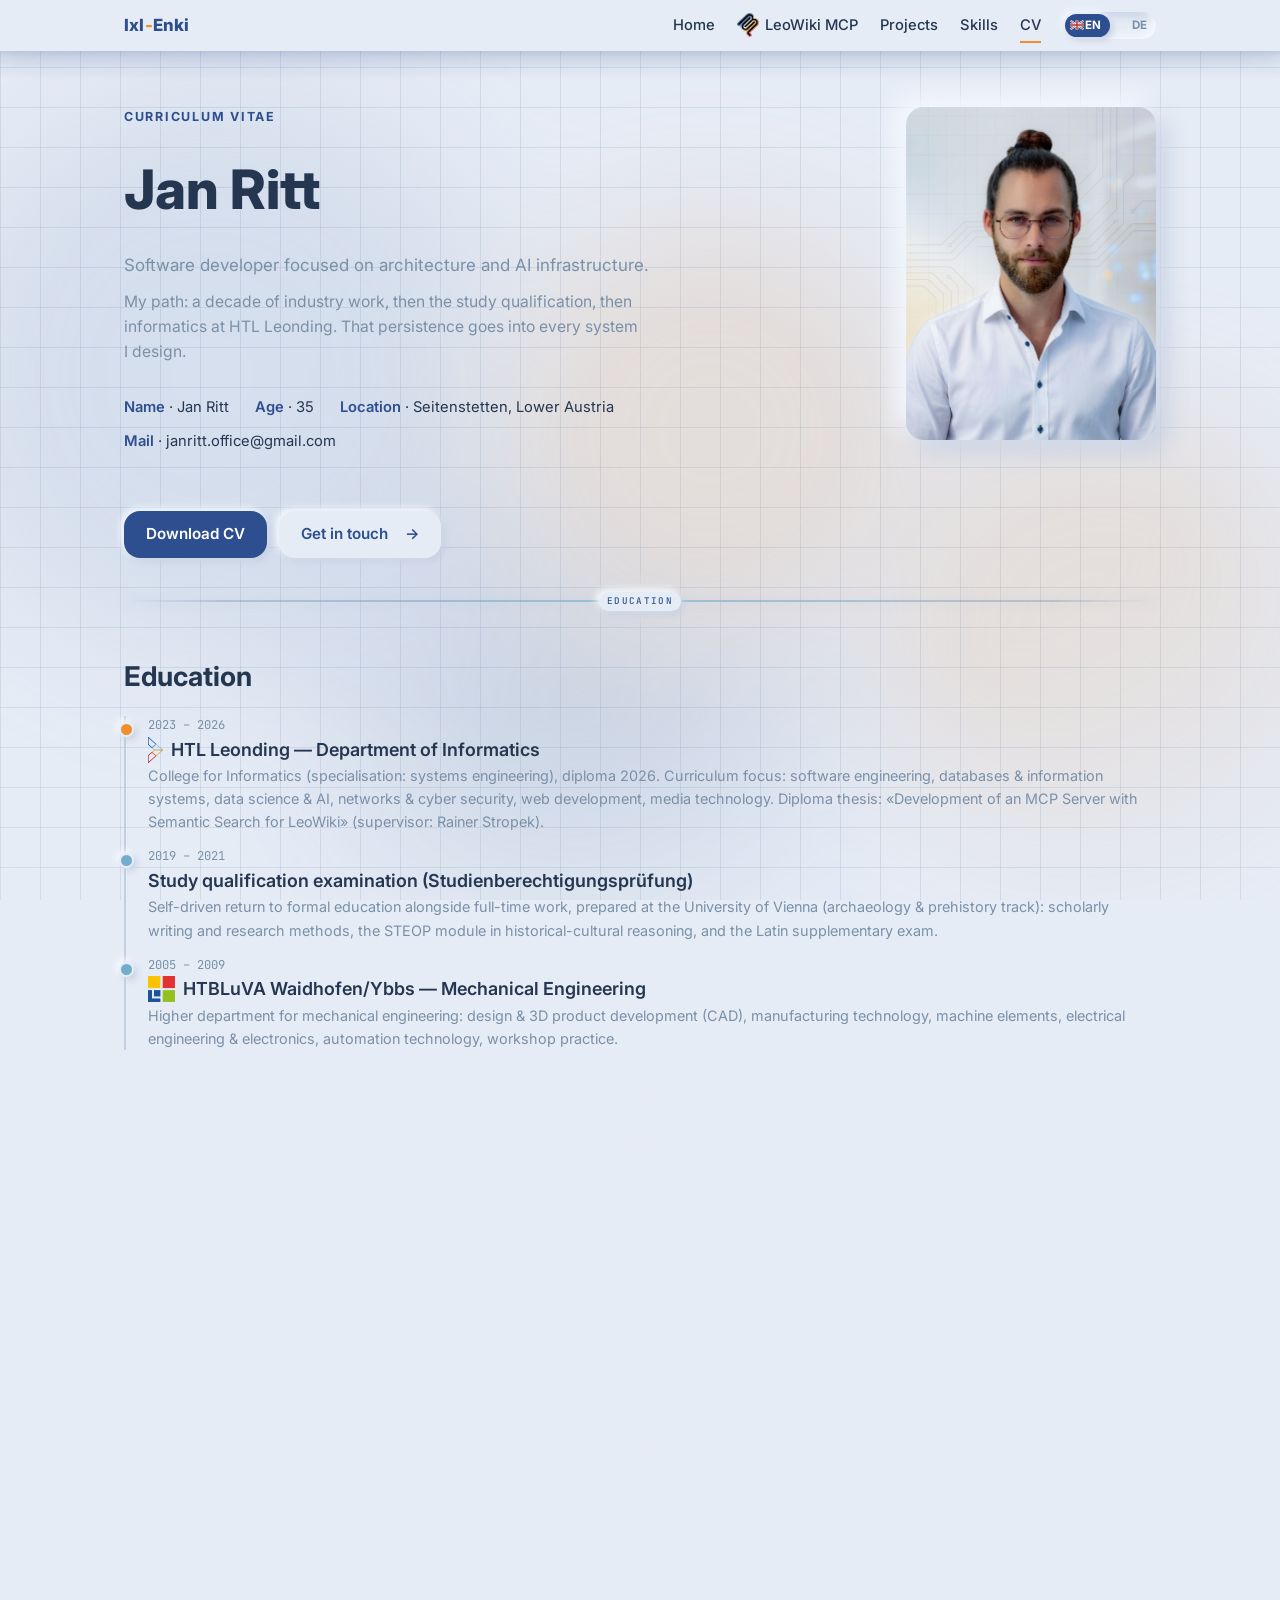
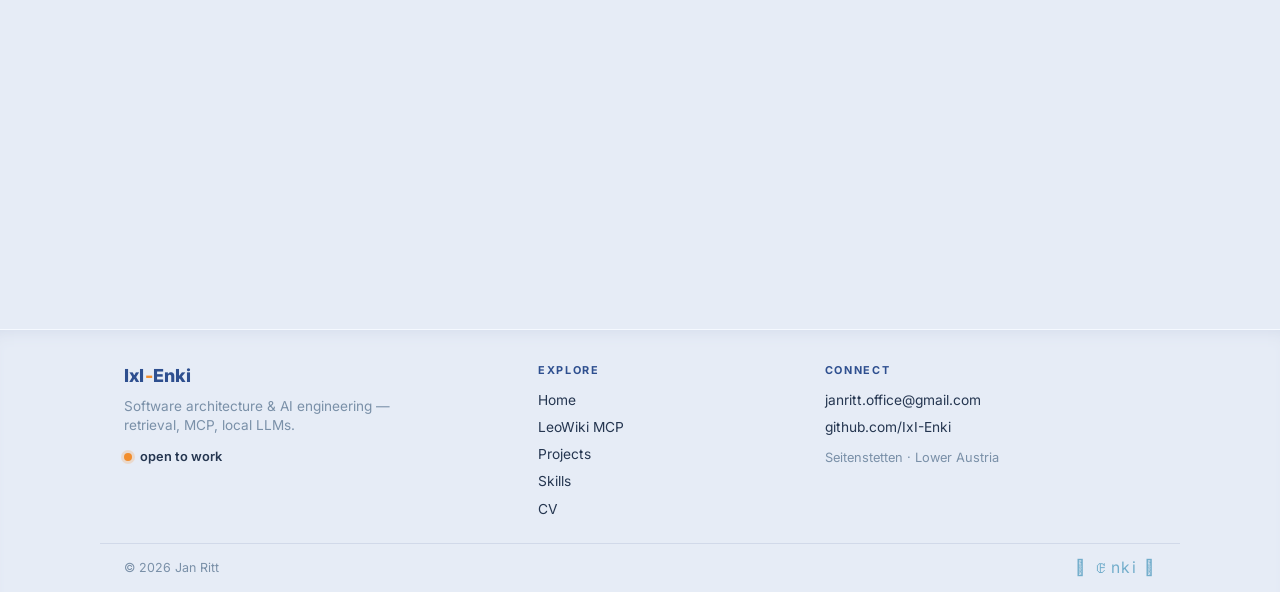
==== commit 31db1229: "Rework CV page: correct HTL Leonding icon and add HTBLuVA Waidhofen icon, expand education entries w" ====
--- a/pages/cv.html
+++ b/pages/cv.html
@@ -6,7 +6,7 @@
   <title>CV · Jan Ritt — IxI-Enki</title>
   <meta name="description" content="Curriculum vitae of Jan Ritt — software architecture and AI engineering, HTL Leonding.">
   <link rel="stylesheet" href="../assets/css/site.css?v=73">
-  <script src="../assets/js/site.js?v=22" defer></script>
+  <script src="../assets/js/site.js?v=25" defer></script>
 </head>
 <body class="neu">
 
@@ -79,21 +79,19 @@
       <div class="timeline reveal" style="margin-top:18px">
         <div class="t-item hot">
           <div class="t-when">2023 – 2026</div>
-          <h3 style="display:flex; align-items:center; gap:8px"><img src="../assets/img/icons/htlLeondingLogo.svg" alt="HTL Leonding" style="height:26px; width:auto"><span data-i18n-page data-en="HTL Leonding — Department of Informatics" data-de="HTL Leonding — Abteilung Informatik">HTL Leonding — Department of Informatics</span></h3>
-          <p style="font-size:.9rem; color:var(--muted)" data-i18n-page
-             data-en="Matura 2026. Diploma thesis: «Development of an MCP Server with Semantic Search for LeoWiki» (supervisor: Rainer Stropek)."
-             data-de="Matura 2026. Diplomarbeit: «Development of an MCP Server with Semantic Search for LeoWiki» (Betreuer: Rainer Stropek).">Matura 2026. Diploma thesis: «Development of an MCP Server with Semantic Search for LeoWiki» (supervisor: Rainer Stropek).</p>
+          <h3 style="display:flex; align-items:center; gap:8px"><img src="../assets/img/icons/htl-leonding.svg" alt="HTL Leonding" style="height:26px; width:auto"><span data-i18n-page data-en="HTL Leonding — Department of Informatics" data-de="HTL Leonding — Abteilung Informatik">HTL Leonding — Department of Informatics</span></h3>
+          <p style="font-size:.9rem; color:var(--muted)" data-i18n="page.cv.edu.leonding">College for Informatics (specialisation: systems engineering), diploma 2026. Curriculum focus: software engineering, databases &amp; information systems, data science &amp; AI, networks &amp; cyber security, web development, media technology. Diploma thesis: «Development of an MCP Server with Semantic Search for LeoWiki» (supervisor: Rainer Stropek).</p>
         </div>
         <div class="t-item">
           <div class="t-when">2019 – 2021</div>
+          <!-- ⏳ Uni-Wien-Icon folgt (wird von Jan bereitgestellt): <img src="../assets/img/icons/uni-wien.svg" alt="Universität Wien" style="height:26px; width:auto"> -->
           <h3 data-i18n-page data-en="Study qualification examination (Studienberechtigungsprüfung)" data-de="Studienberechtigungsprüfung">Study qualification examination (Studienberechtigungsprüfung)</h3>
-          <p style="font-size:.9rem; color:var(--muted)" data-i18n-page
-             data-en="Self-driven return to formal education alongside full-time work."
-             data-de="Eigeninitiativer Wiedereinstieg in die formale Bildung neben Vollzeitarbeit.">Self-driven return to formal education alongside full-time work.</p>
+          <p style="font-size:.9rem; color:var(--muted)" data-i18n="page.cv.edu.sbp">Self-driven return to formal education alongside full-time work, prepared at the University of Vienna (archaeology &amp; prehistory track): scholarly writing and research methods, the STEOP module in historical-cultural reasoning, and the Latin supplementary exam.</p>
         </div>
         <div class="t-item">
           <div class="t-when">2005 – 2009</div>
-          <h3 data-i18n-page data-en="HTBLuVA Waidhofen/Ybbs — Mechanical Engineering" data-de="HTBLuVA Waidhofen/Ybbs — Maschineningenieurwesen">HTBLuVA Waidhofen/Ybbs — Mechanical Engineering</h3>
+          <h3 style="display:flex; align-items:center; gap:8px"><img src="../assets/img/icons/htl-waidhofen.svg" alt="HTBLuVA Waidhofen/Ybbs" style="height:26px; width:auto"><span data-i18n-page data-en="HTBLuVA Waidhofen/Ybbs — Mechanical Engineering" data-de="HTBLuVA Waidhofen/Ybbs — Maschineningenieurwesen">HTBLuVA Waidhofen/Ybbs — Mechanical Engineering</span></h3>
+          <p style="font-size:.9rem; color:var(--muted)" data-i18n="page.cv.edu.htbluva">Higher department for mechanical engineering: design &amp; 3D product development (CAD), manufacturing technology, machine elements, electrical engineering &amp; electronics, automation technology, workshop practice.</p>
         </div>
       </div>
     </div>
@@ -106,9 +104,7 @@
     <div class="wrap">
       <h2 class="reveal" data-i18n-page data-en="Path" data-de="Werdegang">Path</h2>
       <div class="card reveal" style="margin-top:14px">
-        <p style="font-size:.95rem; color:var(--muted)" data-i18n-page
-           data-en="Before software: a decade of hands-on work in logistics and industry (2011–2022) — including six years at SOUDAL St. Valentin and civil service in disability care. That period taught me reliability, process thinking and what real-world operations actually need from software."
-           data-de="Vor der Software: ein Jahrzehnt Hands-on-Arbeit in Logistik und Industrie (2011–2022) — darunter sechs Jahre bei SOUDAL St. Valentin und Zivildienst in der Behindertenbetreuung. Diese Zeit hat mich Verlässlichkeit, Prozessdenken und den echten Bedarf von Betrieben an Software gelehrt.">Before software: a decade of hands-on work in logistics and industry (2011–2022) — including six years at SOUDAL St. Valentin and civil service in disability care. That period taught me reliability, process thinking and what real-world operations actually need from software.</p>
+        <p style="font-size:.95rem; color:var(--muted)" data-i18n="page.cv.path">Before software came a decade of hands-on work in logistics and industry (2011–2022), plus civil service in disability care. Keeping real-world processes running day after day taught me reliability, precision and process thinking, and it shaped what I expect software to deliver on a shop floor. The switch into IT was deliberate: the university entrance qualification alongside a full-time job, then the informatics college at HTL Leonding.</p>
       </div>
     </div>
   </section>
@@ -119,24 +115,22 @@
   <section style="padding-top:0">
     <div class="wrap">
       <h2 class="reveal" data-i18n-page data-en="What I bring" data-de="Was ich mitbringe">What I bring</h2>
-      <div class="grid grid-3" style="margin-top:14px">
+      <div class="grid grid-2" style="margin-top:14px">
         <div class="card reveal">
-          <h3 style="font-size:1rem" data-i18n-page data-en="Architecture, end to end" data-de="Architektur, end-to-end">Architecture, end to end</h3>
-          <p style="margin-top:8px; font-size:.88rem; color:var(--muted)" data-i18n-page
-             data-en="Designed and shipped a complete retrieval system: ingestion pipeline, vector DB, MCP interface, OAuth 2.1 security layer, ARM deployment."
-             data-de="Komplettes Retrieval-System entworfen und ausgeliefert: Ingestion-Pipeline, Vektor-DB, MCP-Interface, OAuth-2.1-Security-Layer, ARM-Deployment.">Designed and shipped a complete retrieval system: ingestion pipeline, vector DB, MCP interface, OAuth 2.1 security layer, ARM deployment.</p>
+          <h3 style="font-size:1rem" data-i18n="page.cv.bring.arch.h">Architecture, end to end</h3>
+          <p style="margin-top:8px; font-size:.88rem; color:var(--muted)" data-i18n="page.cv.bring.arch.p">Designed and shipped a complete retrieval system: ingestion pipeline, vector DB, MCP interface, OAuth 2.1 security layer, deployed 24/7 on ARM hardware.</p>
         </div>
         <div class="card reveal reveal-d1">
-          <h3 style="font-size:1rem" data-i18n-page data-en="Decisions backed by data" data-de="Entscheidungen mit Daten">Decisions backed by data</h3>
-          <p style="margin-top:8px; font-size:.88rem; color:var(--muted)" data-i18n-page
-             data-en="Five-model embedding benchmark with statistical tests; chose the production model on a documented quality-vs-deployability trade-off."
-             data-de="Fünf-Modell-Embedding-Benchmark mit statistischen Tests; Produktionsmodell über einen dokumentierten Qualität-vs-Betreibbarkeit-Trade-off gewählt.">Five-model embedding benchmark with statistical tests; chose the production model on a documented quality-vs-deployability trade-off.</p>
+          <h3 style="font-size:1rem" data-i18n="page.cv.bring.data.h">Benchmarks over impressions</h3>
+          <p style="margin-top:8px; font-size:.88rem; color:var(--muted)" data-i18n="page.cv.bring.data.p">Five-model embedding benchmark with statistical tests; the production model followed a documented quality-vs-deployability trade-off. I measure before I decide, especially when models or prompts change.</p>
         </div>
         <div class="card reveal reveal-d2">
-          <h3 style="font-size:1rem" data-i18n-page data-en="Quality as a habit" data-de="Qualität als Gewohnheit">Quality as a habit</h3>
-          <p style="margin-top:8px; font-size:.88rem; color:var(--muted)" data-i18n-page
-             data-en="Formal test protocols, E2E suites, 98% branch coverage on my tooling core, gap analyses that drive my own refactoring roadmaps."
-             data-de="Formale Testprotokolle, E2E-Suites, 98 % Branch-Coverage im Tooling-Core, Gap-Analysen als eigene Refactoring-Roadmaps.">Formal test protocols, E2E suites, 98% branch coverage on my tooling core, gap analyses that drive my own refactoring roadmaps.</p>
+          <h3 style="font-size:1rem" data-i18n="page.cv.bring.agentic.h">Agentic AI as daily practice</h3>
+          <p style="margin-top:8px; font-size:.88rem; color:var(--muted)" data-i18n="page.cv.bring.agentic.p">I build and run a model-agnostic harness for AI agents with self-developed skills, plugins and hooks, using local LLMs alongside cloud APIs. Tool-calling, structured output and guardrails are everyday material for me, not buzzwords.</p>
+        </div>
+        <div class="card reveal reveal-d3">
+          <h3 style="font-size:1rem" data-i18n="page.cv.bring.quality.h">Quality as a habit</h3>
+          <p style="margin-top:8px; font-size:.88rem; color:var(--muted)" data-i18n="page.cv.bring.quality.p">Formal test protocols, E2E suites, 98% branch coverage on my tooling core, and gap analyses that drive my own refactoring roadmaps.</p>
         </div>
       </div>
     </div>
--- a/assets/css/site.css
+++ b/assets/css/site.css
@@ -1609,6 +1609,12 @@
 .kwsem-stat span { display: block; margin-top: 7px; font-size: .73rem; color: var(--muted); line-height: 1.35; }
 
 /* Embedding model benchmark */
+/* LeoWiki MCP case study — section leads use full wrap width */
+.page-leowiki-mcp section .wrap > .lead,
+.page-leowiki-mcp .card .lead {
+  max-width: none;
+}
+
 .bench { display: flex; flex-direction: column; gap: 3px; margin-top: 18px; }
 .bench-row { display: grid; grid-template-columns: 200px 1fr 56px; gap: 14px; align-items: center; padding: 10px 12px; border-radius: 12px; }
 .bench-row--prod { background: color-mix(in srgb, var(--primary) 7%, transparent); }
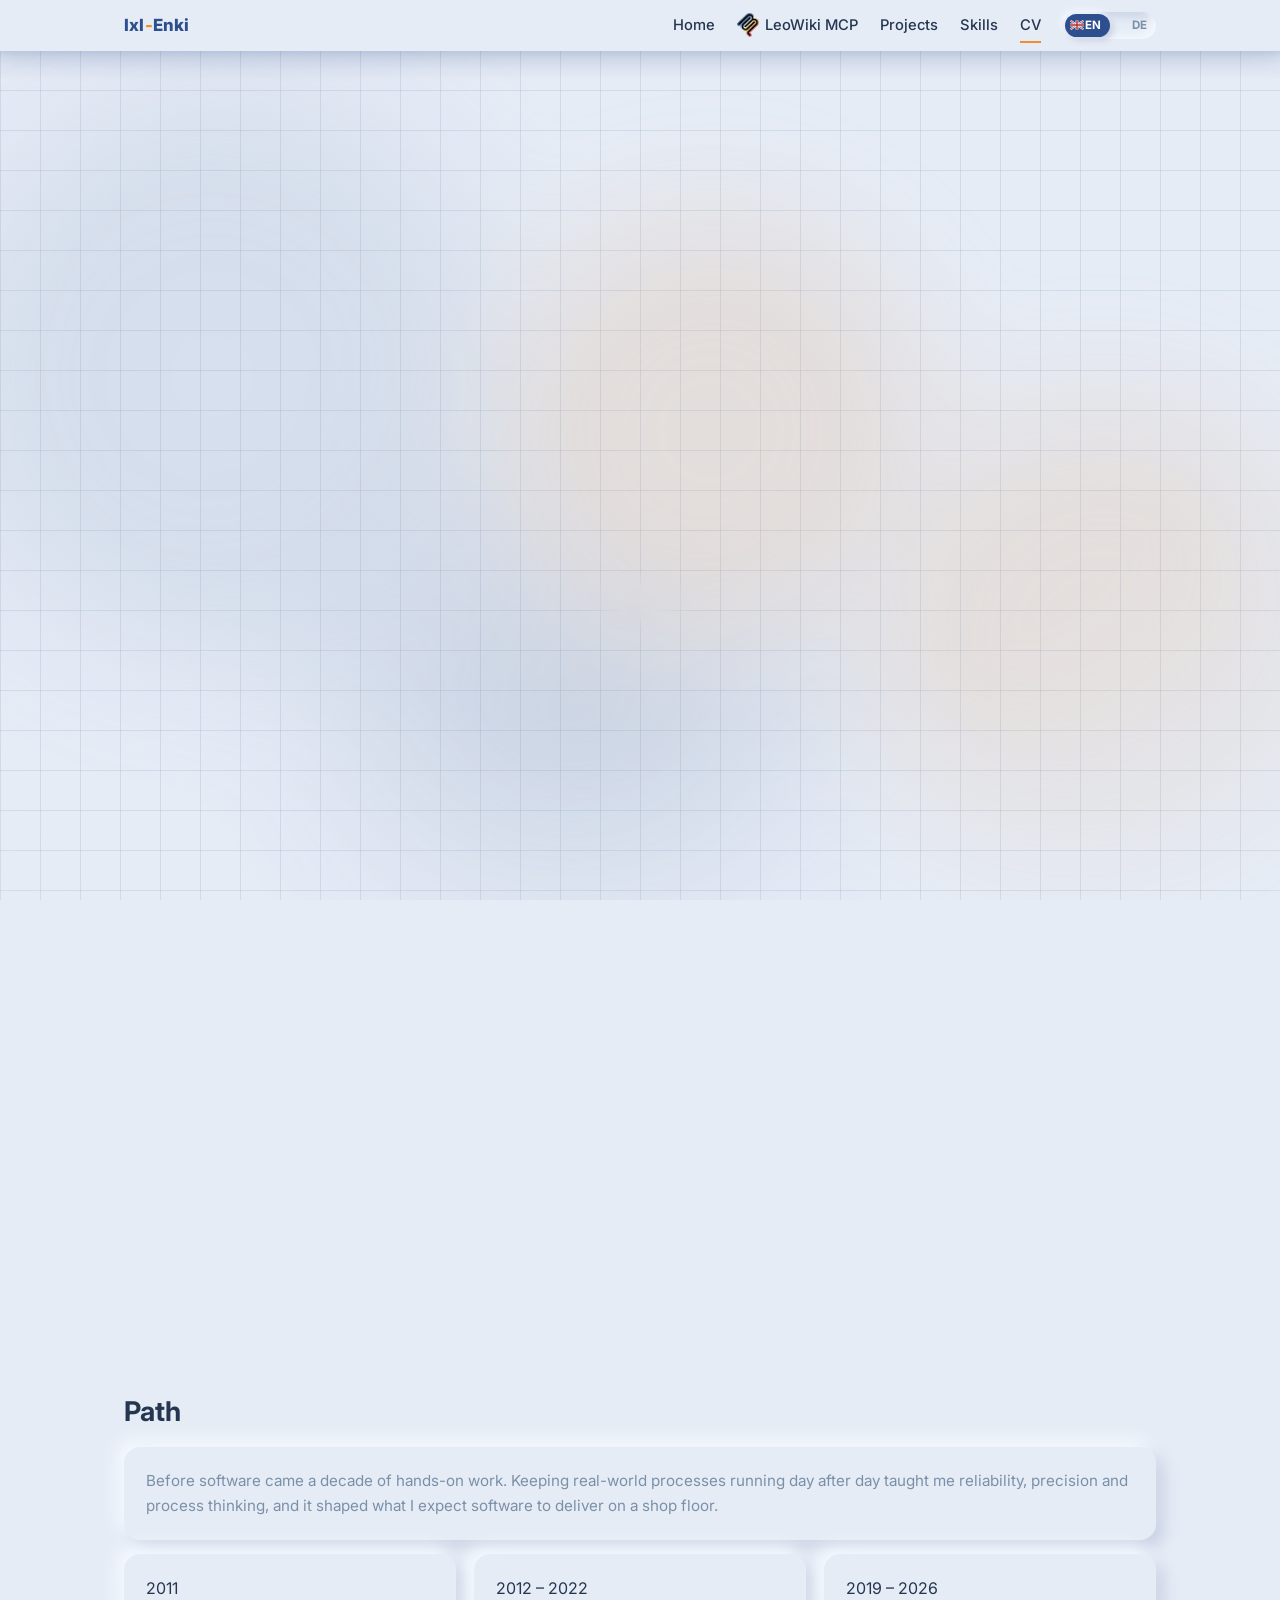
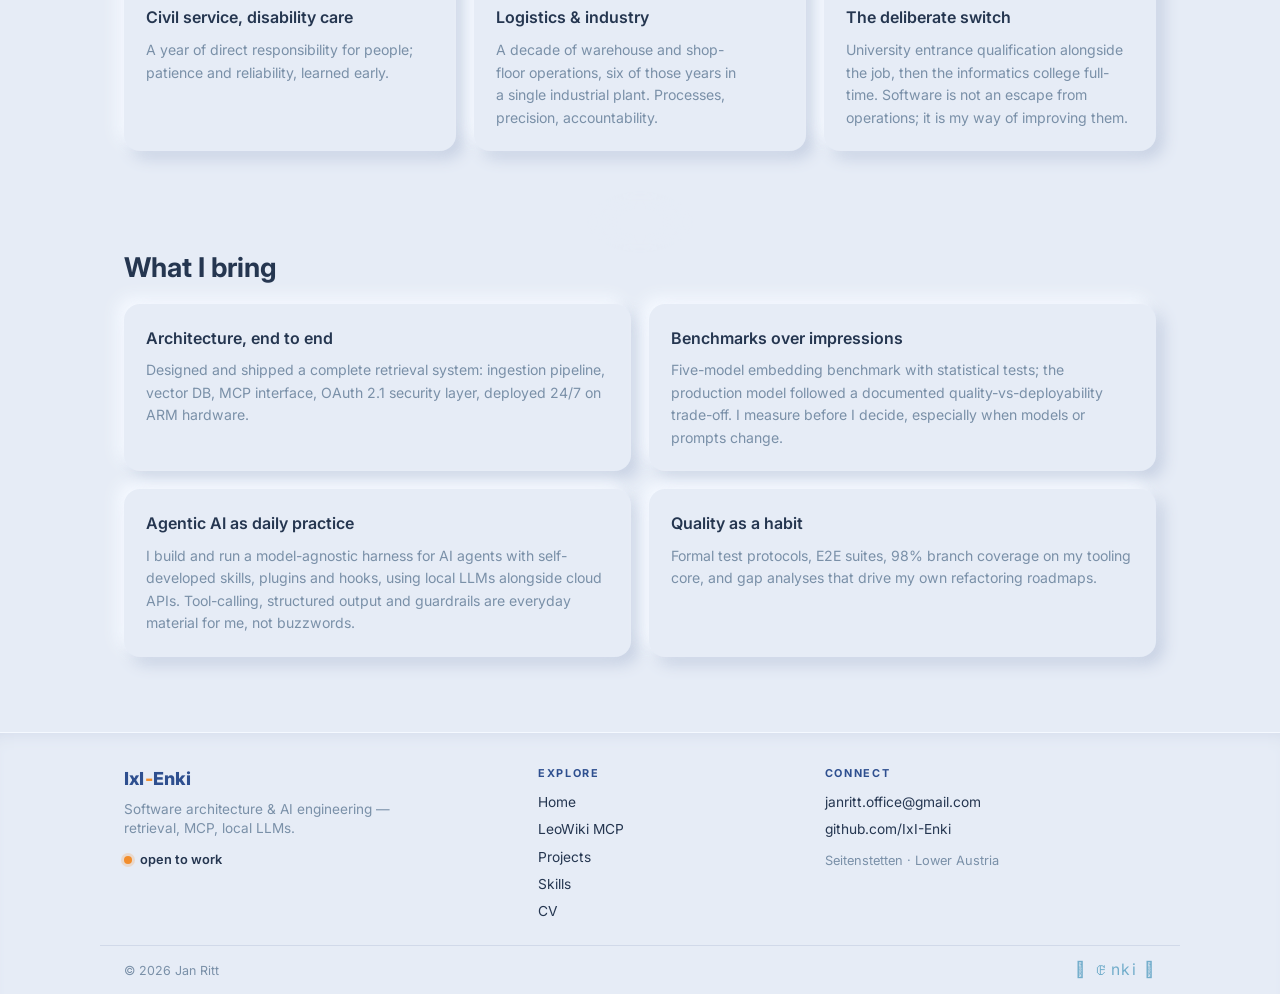
==== commit ac054842: "Revise CV page layout and content: enhance education and path sections with improved styling and cla" ====
--- a/pages/cv.html
+++ b/pages/cv.html
@@ -5,8 +5,8 @@
   <meta name="viewport" content="width=device-width, initial-scale=1.0">
   <title>CV · Jan Ritt — IxI-Enki</title>
   <meta name="description" content="Curriculum vitae of Jan Ritt — software architecture and AI engineering, HTL Leonding.">
-  <link rel="stylesheet" href="../assets/css/site.css?v=73">
-  <script src="../assets/js/site.js?v=25" defer></script>
+  <link rel="stylesheet" href="../assets/css/site.css?v=74">
+  <script src="../assets/js/site.js?v=26" defer></script>
 </head>
 <body class="neu">
 
@@ -56,6 +56,7 @@
           <span><b data-i18n="facts.name">Name</b> · Jan Ritt</span>
           <span><b data-i18n="facts.age">Age</b> · 35</span>
           <span><b data-i18n="facts.loc">Location</b> · <span data-i18n="facts.locv">Seitenstetten, Lower Austria</span></span>
+          <span><b data-i18n="facts.lang">Languages</b> · <span data-i18n="facts.langv">German (native) · English (very good)</span></span>
           <span><b>Mail</b> · janritt.office@gmail.com</span>
         </div>
         <div class="hero-actions reveal reveal-d3">
@@ -80,18 +81,22 @@
         <div class="t-item hot">
           <div class="t-when">2023 – 2026</div>
           <h3 style="display:flex; align-items:center; gap:8px"><img src="../assets/img/icons/htl-leonding.svg" alt="HTL Leonding" style="height:26px; width:auto"><span data-i18n-page data-en="HTL Leonding — Department of Informatics" data-de="HTL Leonding — Abteilung Informatik">HTL Leonding — Department of Informatics</span></h3>
-          <p style="font-size:.9rem; color:var(--muted)" data-i18n="page.cv.edu.leonding">College for Informatics (specialisation: systems engineering), diploma 2026. Curriculum focus: software engineering, databases &amp; information systems, data science &amp; AI, networks &amp; cyber security, web development, media technology. Diploma thesis: «Development of an MCP Server with Semantic Search for LeoWiki» (supervisor: Rainer Stropek).</p>
+          <p class="t-lead" data-i18n="page.cv.edu.leonding">College for Informatics, specialisation in systems engineering. Diploma examination 2026, passed with distinction.</p>
+          <div class="t-chips" data-i18n="page.cv.edu.leonding.tags"><span class="chip">Software Engineering</span><span class="chip">Databases &amp; Information Systems</span><span class="chip">Data Science &amp; AI</span><span class="chip">Networks &amp; Cyber Security</span><span class="chip">Web Development</span><span class="chip">Media Technology</span><span class="chip">Systems Engineering</span></div>
+          <p class="t-thesis" data-i18n="page.cv.edu.thesis">Diploma thesis: «Development of an MCP Server with Semantic Search for LeoWiki» (supervisor: Rainer Stropek) · <a href="./leowiki-mcp.html">full case study →</a></p>
         </div>
         <div class="t-item">
           <div class="t-when">2019 – 2021</div>
           <!-- ⏳ Uni-Wien-Icon folgt (wird von Jan bereitgestellt): <img src="../assets/img/icons/uni-wien.svg" alt="Universität Wien" style="height:26px; width:auto"> -->
           <h3 data-i18n-page data-en="Study qualification examination (Studienberechtigungsprüfung)" data-de="Studienberechtigungsprüfung">Study qualification examination (Studienberechtigungsprüfung)</h3>
-          <p style="font-size:.9rem; color:var(--muted)" data-i18n="page.cv.edu.sbp">Self-driven return to formal education alongside full-time work, prepared at the University of Vienna (archaeology &amp; prehistory track): scholarly writing and research methods, the STEOP module in historical-cultural reasoning, and the Latin supplementary exam.</p>
+          <p class="t-lead" data-i18n="page.cv.edu.sbp">University entrance qualification, earned alongside full-time work; prepared at the University of Vienna (archaeology &amp; prehistory track).</p>
+          <p class="t-detail" data-i18n="page.cv.edu.sbp.detail">Scholarly writing and research methods, the STEOP module in historical-cultural reasoning, and the Latin supplementary exam.</p>
         </div>
         <div class="t-item">
           <div class="t-when">2005 – 2009</div>
           <h3 style="display:flex; align-items:center; gap:8px"><img src="../assets/img/icons/htl-waidhofen.svg" alt="HTBLuVA Waidhofen/Ybbs" style="height:26px; width:auto"><span data-i18n-page data-en="HTBLuVA Waidhofen/Ybbs — Mechanical Engineering" data-de="HTBLuVA Waidhofen/Ybbs — Maschineningenieurwesen">HTBLuVA Waidhofen/Ybbs — Mechanical Engineering</span></h3>
-          <p style="font-size:.9rem; color:var(--muted)" data-i18n="page.cv.edu.htbluva">Higher department for mechanical engineering: design &amp; 3D product development (CAD), manufacturing technology, machine elements, electrical engineering &amp; electronics, automation technology, workshop practice.</p>
+          <p class="t-lead" data-i18n="page.cv.edu.htbluva">Higher department for mechanical engineering; my first technical formation.</p>
+          <div class="t-chips" data-i18n="page.cv.edu.htbluva.tags"><span class="chip">Design &amp; 3D Product Development (CAD)</span><span class="chip">Manufacturing Technology</span><span class="chip">Machine Elements</span><span class="chip">Electrical Engineering &amp; Electronics</span><span class="chip">Automation Technology</span><span class="chip">Workshop Practice</span></div>
         </div>
       </div>
     </div>
@@ -104,7 +109,24 @@
     <div class="wrap">
       <h2 class="reveal" data-i18n-page data-en="Path" data-de="Werdegang">Path</h2>
       <div class="card reveal" style="margin-top:14px">
-        <p style="font-size:.95rem; color:var(--muted)" data-i18n="page.cv.path">Before software came a decade of hands-on work in logistics and industry (2011–2022), plus civil service in disability care. Keeping real-world processes running day after day taught me reliability, precision and process thinking, and it shaped what I expect software to deliver on a shop floor. The switch into IT was deliberate: the university entrance qualification alongside a full-time job, then the informatics college at HTL Leonding.</p>
+        <p style="font-size:.95rem; color:var(--muted)" data-i18n="page.cv.path">Before software came a decade of hands-on work. Keeping real-world processes running day after day taught me reliability, precision and process thinking, and it shaped what I expect software to deliver on a shop floor.</p>
+      </div>
+      <div class="grid grid-3" style="margin-top:14px">
+        <div class="card path-step reveal">
+          <span class="t-when">2011</span>
+          <h3 data-i18n="page.cv.path.s1.h">Civil service, disability care</h3>
+          <p data-i18n="page.cv.path.s1.p">A year of direct responsibility for people; patience and reliability, learned early.</p>
+        </div>
+        <div class="card path-step reveal reveal-d1">
+          <span class="t-when">2012 – 2022</span>
+          <h3 data-i18n="page.cv.path.s2.h">Logistics &amp; industry</h3>
+          <p data-i18n="page.cv.path.s2.p">A decade of warehouse and shop-floor operations, six of those years in a single industrial plant. Processes, precision, accountability.</p>
+        </div>
+        <div class="card path-step reveal reveal-d2">
+          <span class="t-when">2019 – 2026</span>
+          <h3 data-i18n="page.cv.path.s3.h">The deliberate switch</h3>
+          <p data-i18n="page.cv.path.s3.p">University entrance qualification alongside the job, then the informatics college full-time. Software is not an escape from operations; it is my way of improving them.</p>
+        </div>
       </div>
     </div>
   </section>
--- a/assets/css/site.css
+++ b/assets/css/site.css
@@ -2079,3 +2079,15 @@
 
 /* Neumorphic surfaces for the bar/grid toppers */
 body.neu .viz-bars .vb { box-shadow: var(--neu-raise-sm); }
+
+/* ── CV page — education & path detail styling (v74) ── */
+.t-item h3 { font-size: 1.06rem; }
+.t-lead { margin-top: 6px; font-size: .95rem; line-height: 1.65; color: var(--ink); max-width: 760px; }
+.t-detail { margin-top: 6px; font-size: .9rem; line-height: 1.62; color: var(--muted); max-width: 760px; }
+.t-chips { display: flex; flex-wrap: wrap; gap: 6px; margin-top: 10px; max-width: 760px; }
+.t-chips .chip { font-size: .74rem; padding: 3px 10px; }
+.t-thesis { margin-top: 12px; padding: 10px 14px; border-left: 3px solid var(--accent); background: var(--surface); border-radius: 0 12px 12px 0; font-size: .9rem; line-height: 1.6; color: var(--ink); max-width: 760px; }
+.t-thesis a { font-weight: 600; white-space: nowrap; }
+.path-step .t-when { display: block; margin-bottom: 4px; }
+.path-step h3 { font-size: 1rem; }
+.path-step p { margin-top: 8px; font-size: .88rem; line-height: 1.6; color: var(--muted); }
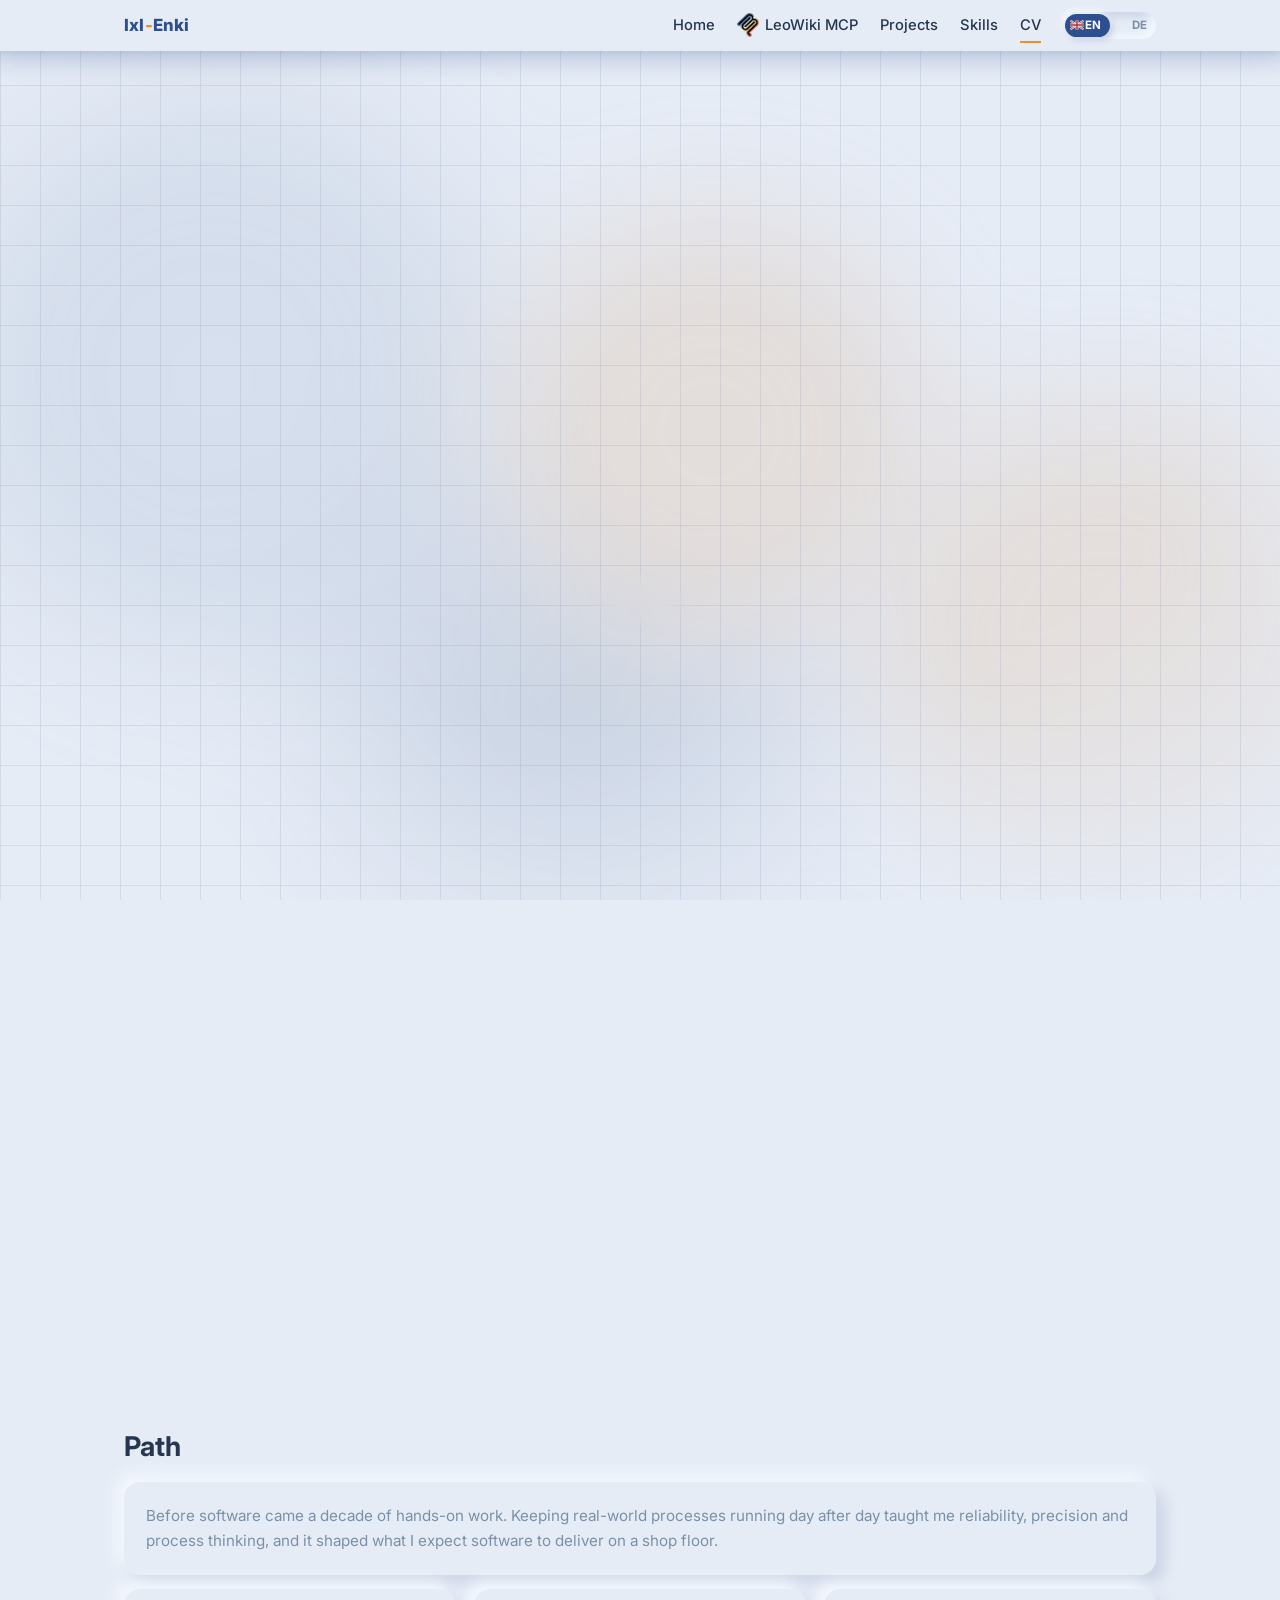
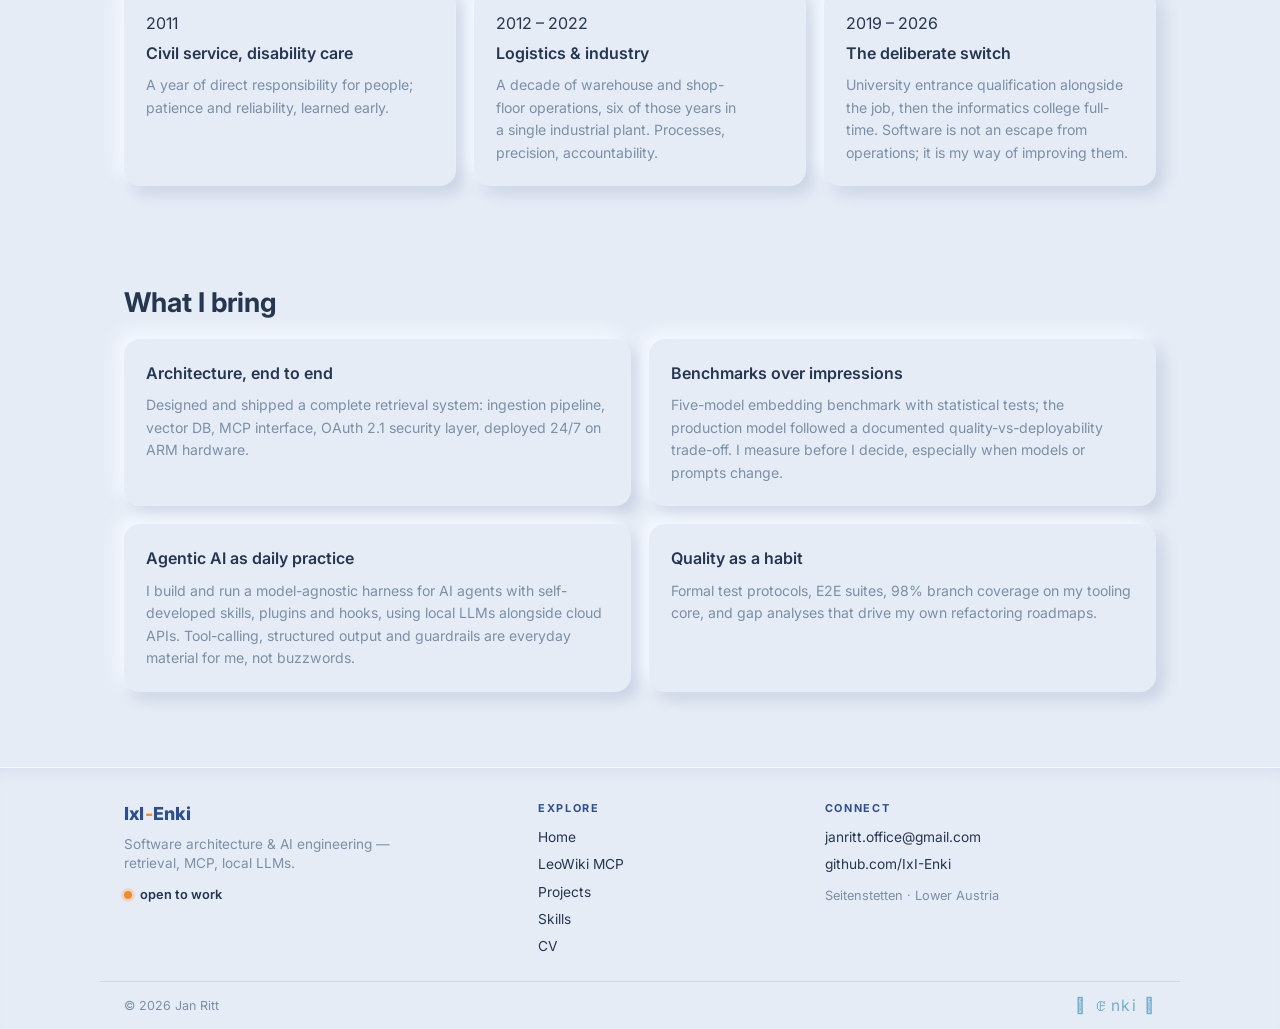
==== commit 668c7128: "Update site assets and enhance thesis presentation: increment stylesheet and script versions to v77 " ====
--- a/pages/cv.html
+++ b/pages/cv.html
@@ -5,8 +5,8 @@
   <meta name="viewport" content="width=device-width, initial-scale=1.0">
   <title>CV · Jan Ritt — IxI-Enki</title>
   <meta name="description" content="Curriculum vitae of Jan Ritt — software architecture and AI engineering, HTL Leonding.">
-  <link rel="stylesheet" href="../assets/css/site.css?v=74">
-  <script src="../assets/js/site.js?v=26" defer></script>
+  <link rel="stylesheet" href="../assets/css/site.css?v=77">
+  <script src="../assets/js/site.js?v=27" defer></script>
 </head>
 <body class="neu">
 
@@ -83,7 +83,7 @@
           <h3 style="display:flex; align-items:center; gap:8px"><img src="../assets/img/icons/htl-leonding.svg" alt="HTL Leonding" style="height:26px; width:auto"><span data-i18n-page data-en="HTL Leonding — Department of Informatics" data-de="HTL Leonding — Abteilung Informatik">HTL Leonding — Department of Informatics</span></h3>
           <p class="t-lead" data-i18n="page.cv.edu.leonding">College for Informatics, specialisation in systems engineering. Diploma examination 2026, passed with distinction.</p>
           <div class="t-chips" data-i18n="page.cv.edu.leonding.tags"><span class="chip">Software Engineering</span><span class="chip">Databases &amp; Information Systems</span><span class="chip">Data Science &amp; AI</span><span class="chip">Networks &amp; Cyber Security</span><span class="chip">Web Development</span><span class="chip">Media Technology</span><span class="chip">Systems Engineering</span></div>
-          <p class="t-thesis" data-i18n="page.cv.edu.thesis">Diploma thesis: «Development of an MCP Server with Semantic Search for LeoWiki» (supervisor: Rainer Stropek) · <a href="./leowiki-mcp.html">full case study →</a></p>
+          <p class="t-thesis" data-i18n="page.cv.edu.thesis"><span class="t-thesis-tag">Diploma thesis</span><em>Development of an MCP Server with Semantic Search for LeoWiki</em><span class="t-thesis-meta">supervisor: Rainer Stropek</span><a href="./leowiki-mcp.html">full case study →</a></p>
         </div>
         <div class="t-item">
           <div class="t-when">2019 – 2021</div>
--- a/assets/css/site.css
+++ b/assets/css/site.css
@@ -2086,8 +2086,22 @@
 .t-detail { margin-top: 6px; font-size: .9rem; line-height: 1.62; color: var(--muted); max-width: 760px; }
 .t-chips { display: flex; flex-wrap: wrap; gap: 6px; margin-top: 10px; max-width: 760px; }
 .t-chips .chip { font-size: .74rem; padding: 3px 10px; }
-.t-thesis { margin-top: 12px; padding: 10px 14px; border-left: 3px solid var(--accent); background: var(--surface); border-radius: 0 12px 12px 0; font-size: .9rem; line-height: 1.6; color: var(--ink); max-width: 760px; }
-.t-thesis a { font-weight: 600; white-space: nowrap; }
+.t-thesis { margin-top: 14px; padding: 14px 16px 13px; background: var(--neu-bg); box-shadow: var(--neu-raise-sm); border-radius: 14px; font-size: .9rem; line-height: 1.62; color: var(--ink); max-width: 760px; display: flex; flex-wrap: wrap; align-items: baseline; gap: 4px 10px; }
+.t-thesis-tag { flex-basis: 100%; font-size: .6rem; font-weight: 700; letter-spacing: .1em; text-transform: uppercase; color: var(--accent); margin-bottom: 2px; }
+.t-thesis em { font-style: italic; font-weight: 600; color: var(--ink); }
+.t-thesis .t-thesis-meta { color: var(--muted); font-size: .84rem; }
+.t-thesis a { font-weight: 600; white-space: nowrap; color: var(--primary); margin-left: auto; }
 .path-step .t-when { display: block; margin-bottom: 4px; }
 .path-step h3 { font-size: 1rem; }
 .path-step p { margin-top: 8px; font-size: .88rem; line-height: 1.6; color: var(--muted); }
+
+/* ── Case study — repository list (v75) ── */
+.repo-list { display: flex; flex-direction: column; gap: 10px; }
+.repo-item { display: flex; align-items: flex-start; gap: 12px; padding: 14px 16px; border-radius: 14px; background: var(--neu-bg); box-shadow: var(--neu-raise-sm); text-decoration: none; color: var(--ink); transition: box-shadow .18s, transform .18s; }
+.repo-item:hover { transform: translateY(-2px); box-shadow: var(--neu-raise); }
+.repo-item-icon { width: 22px; height: 22px; margin-top: 2px; flex-shrink: 0; }
+.repo-item-body { flex: 1; min-width: 0; }
+.repo-item-head { font-size: .96rem; display: flex; align-items: baseline; gap: 8px; flex-wrap: wrap; }
+.repo-item-head code { font-family: var(--mono); font-size: .76rem; color: var(--muted); background: var(--surface); padding: 1px 7px; border-radius: 6px; }
+.repo-item-body span { display: block; margin-top: 4px; font-size: .88rem; line-height: 1.55; color: var(--muted); }
+.repo-item-arrow { align-self: center; color: var(--accent); font-weight: 700; flex-shrink: 0; }
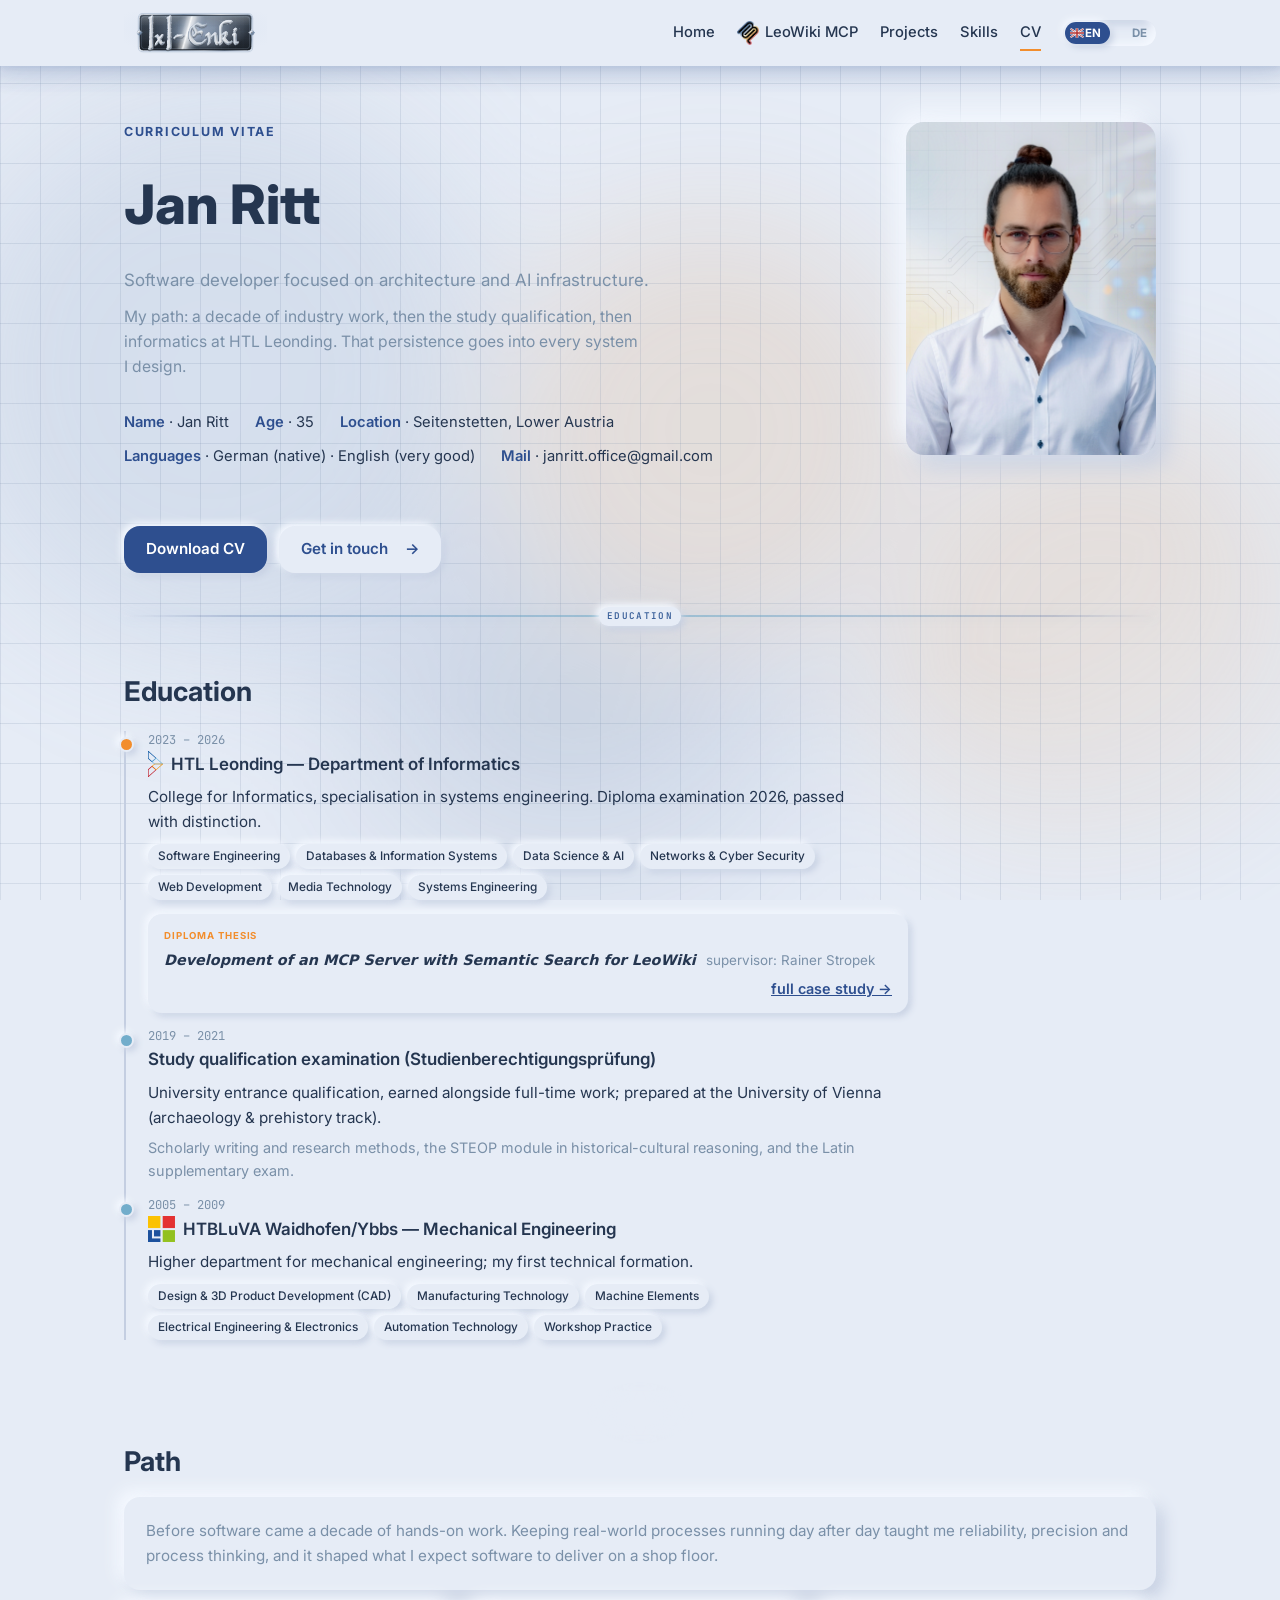
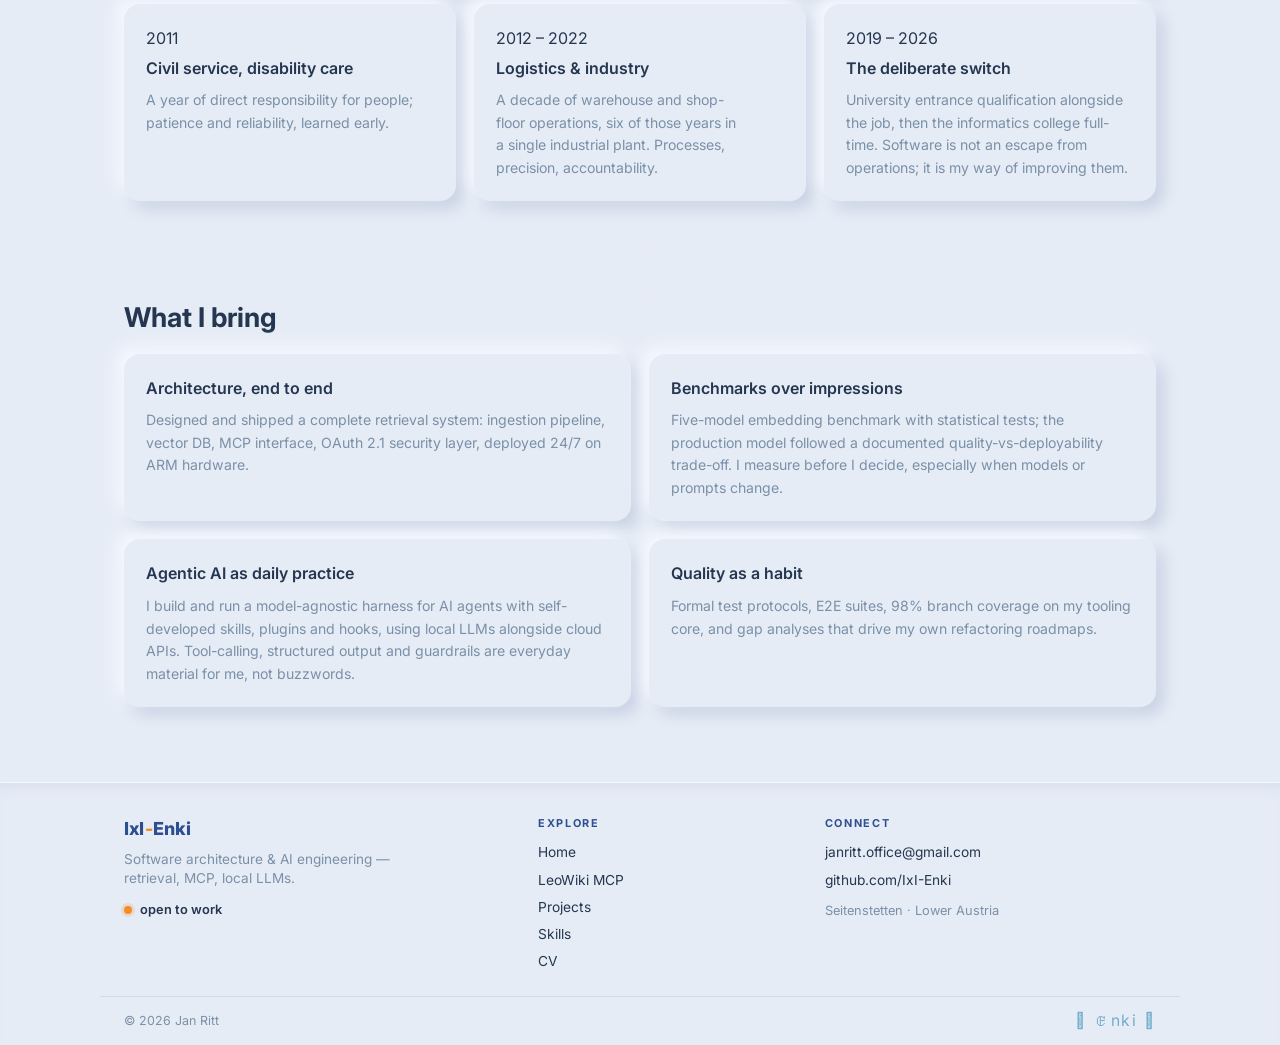
==== commit 7174b508: "Replace header wordmark with animated cartouche, drop font dependency Header brand on index, project" ====
--- a/pages/cv.html
+++ b/pages/cv.html
@@ -5,7 +5,7 @@
   <meta name="viewport" content="width=device-width, initial-scale=1.0">
   <title>CV · Jan Ritt — IxI-Enki</title>
   <meta name="description" content="Curriculum vitae of Jan Ritt — software architecture and AI engineering, HTL Leonding.">
-  <link rel="stylesheet" href="../assets/css/site.css?v=77">
+  <link rel="stylesheet" href="../assets/css/site.css?v=78">
   <script src="../assets/js/site.js?v=27" defer></script>
 </head>
 <body class="neu">
@@ -27,7 +27,9 @@
 
   <header class="site">
     <div class="wrap">
-      <a class="brand" href="../">IxI<span class="x">-</span>Enki</a>
+      <a class="brand brand--cartouche" href="../" title="IxI-Enki" aria-label="IxI-Enki">
+        <img src="../assets/img/cartouche/000_ixi_enki_cartouche.svg" alt="IxI-Enki" class="brand-cartouche-img">
+      </a>
       <nav class="main">
         <a href="../index.html" data-i18n="nav.home">Home</a>
         <a href="./leowiki-mcp.html" class="nav-flagship" title="LeoWiki MCP"><img src="../assets/img/leowiki-mcp-logo.png" alt="LeoWiki MCP" class="nav-flagship-logo"><span class="nav-flagship-label" data-i18n="nav.flagship">LeoWiki MCP</span></a>
--- a/assets/css/site.css
+++ b/assets/css/site.css
@@ -223,6 +223,10 @@
 .brand .x { color: var(--accent); }
 .brand--mcp { line-height: 0; display: flex; align-items: center; }
 .brand-mcp-logo { height: 36px; width: auto; display: block; object-fit: contain; }
+/* Animated cartouche wordmark — must stay an <img src="*.svg"> so the SVG's
+   internal CSS/SMIL animation keeps running (a raster export would kill it). */
+.brand--cartouche { line-height: 0; display: flex; align-items: center; }
+.brand-cartouche-img { height: 42px; width: auto; display: block; }
 nav.main { display: flex; gap: 22px; align-items: center; font-size: .92rem; }
 nav.main a { color: var(--ink); text-decoration: none; font-weight: 500; position: relative; }
 nav.main a::after { content: ''; position: absolute; left: 0; bottom: -4px; width: 0; height: 2px; background: var(--accent); transition: width .25s ease; }
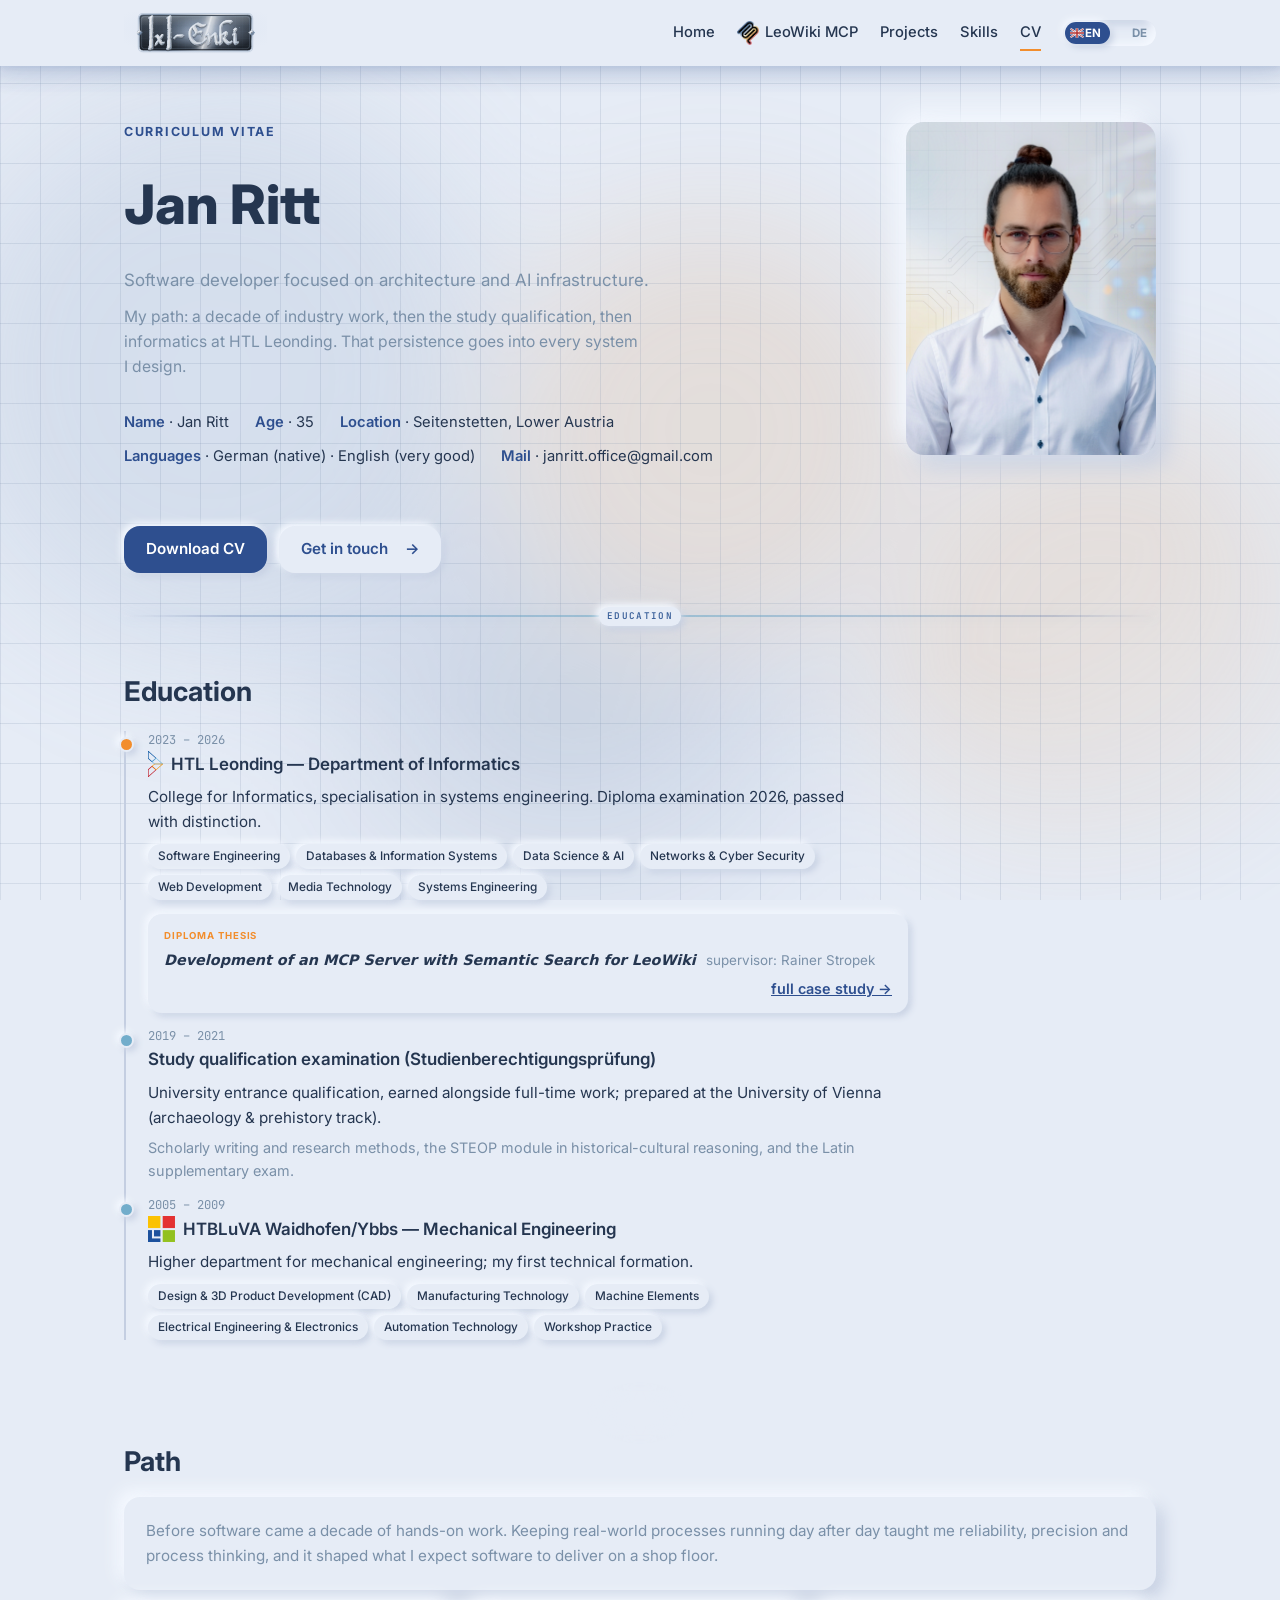
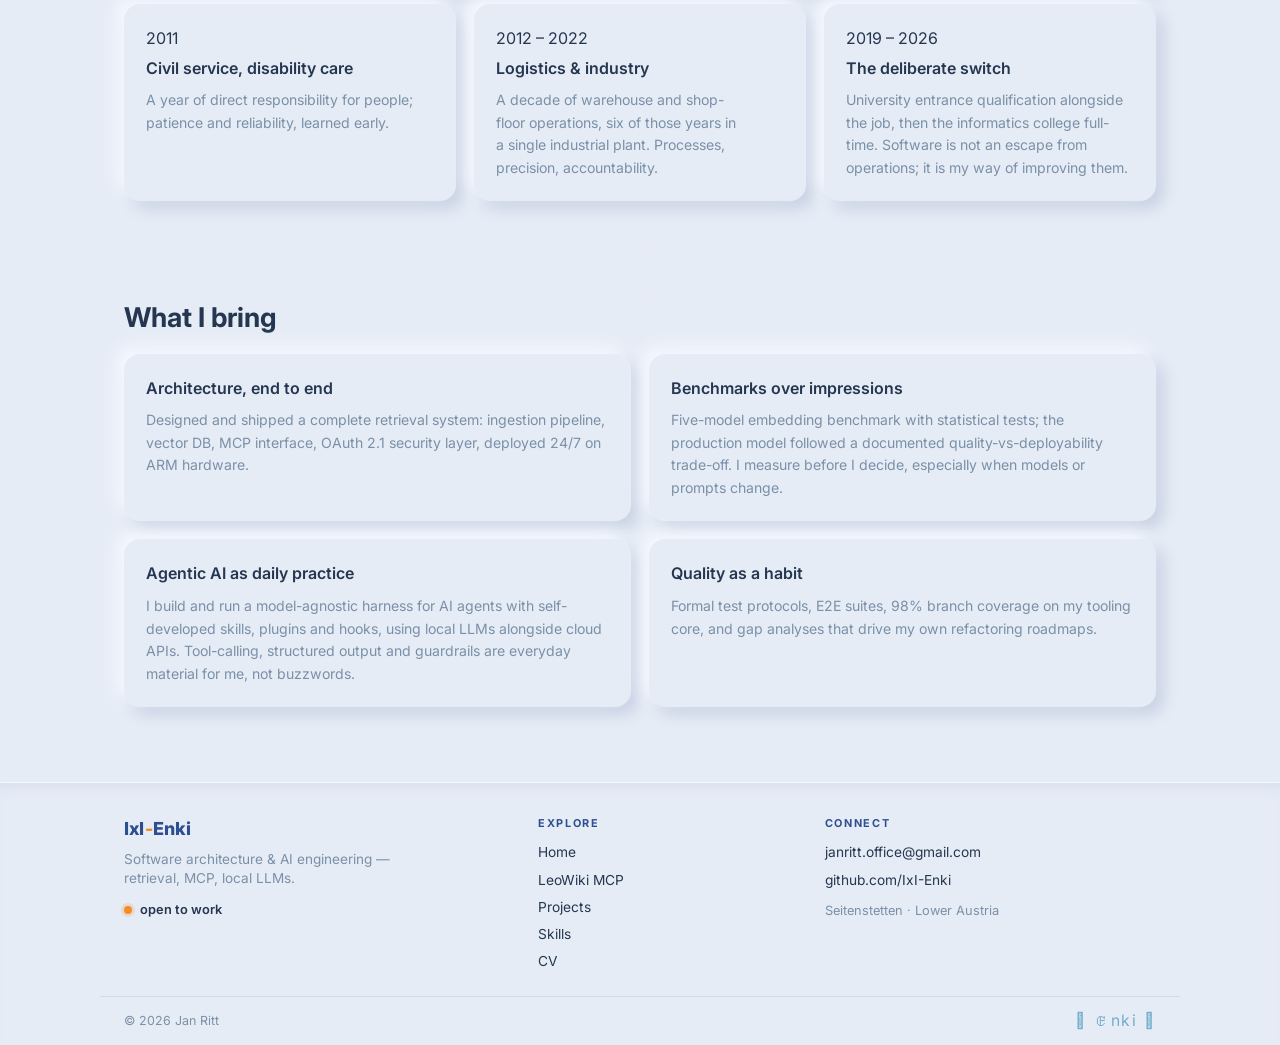
==== commit de00a432: "Fix deep-link anchor undershoot from late-loading figures Clicking "Embedding benchmarks" (…#embeddi" ====
--- a/pages/cv.html
+++ b/pages/cv.html
@@ -6,7 +6,7 @@
   <title>CV · Jan Ritt — IxI-Enki</title>
   <meta name="description" content="Curriculum vitae of Jan Ritt — software architecture and AI engineering, HTL Leonding.">
   <link rel="stylesheet" href="../assets/css/site.css?v=78">
-  <script src="../assets/js/site.js?v=27" defer></script>
+  <script src="../assets/js/site.js?v=28" defer></script>
 </head>
 <body class="neu">
 
